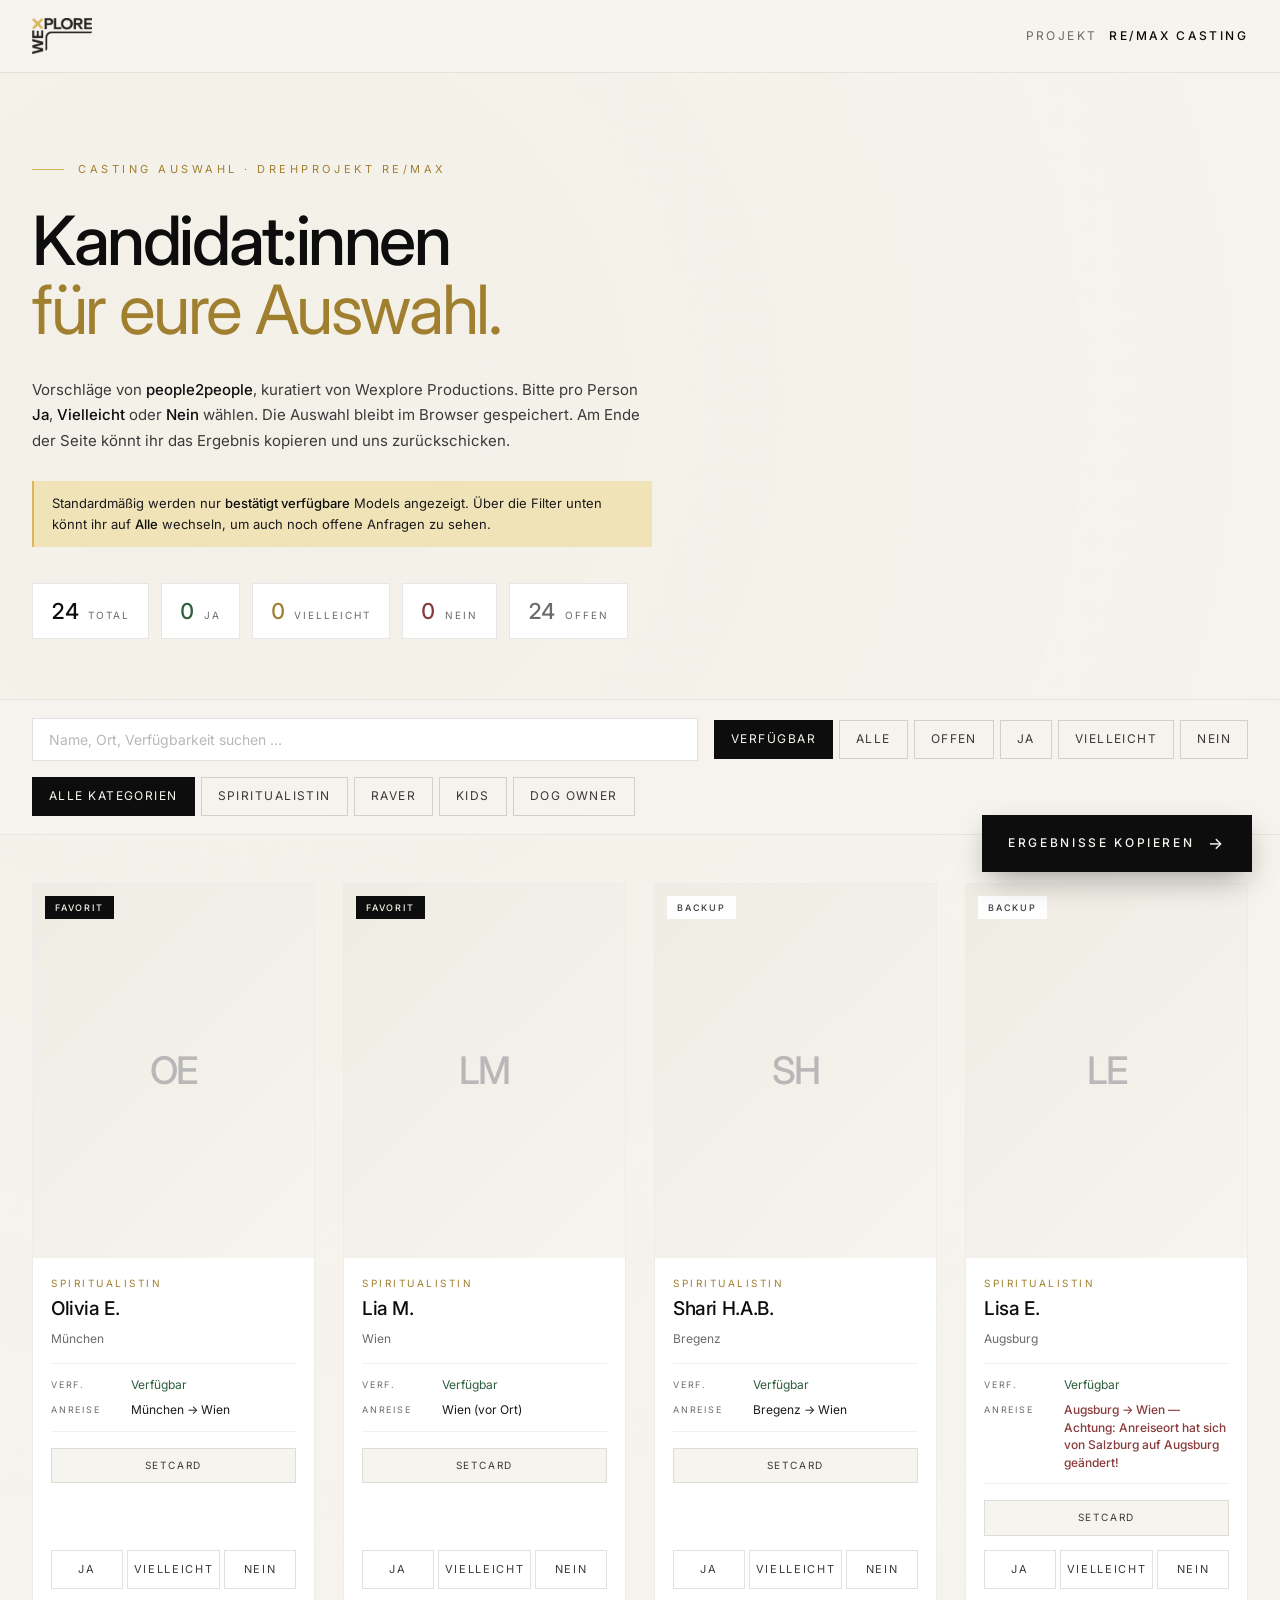
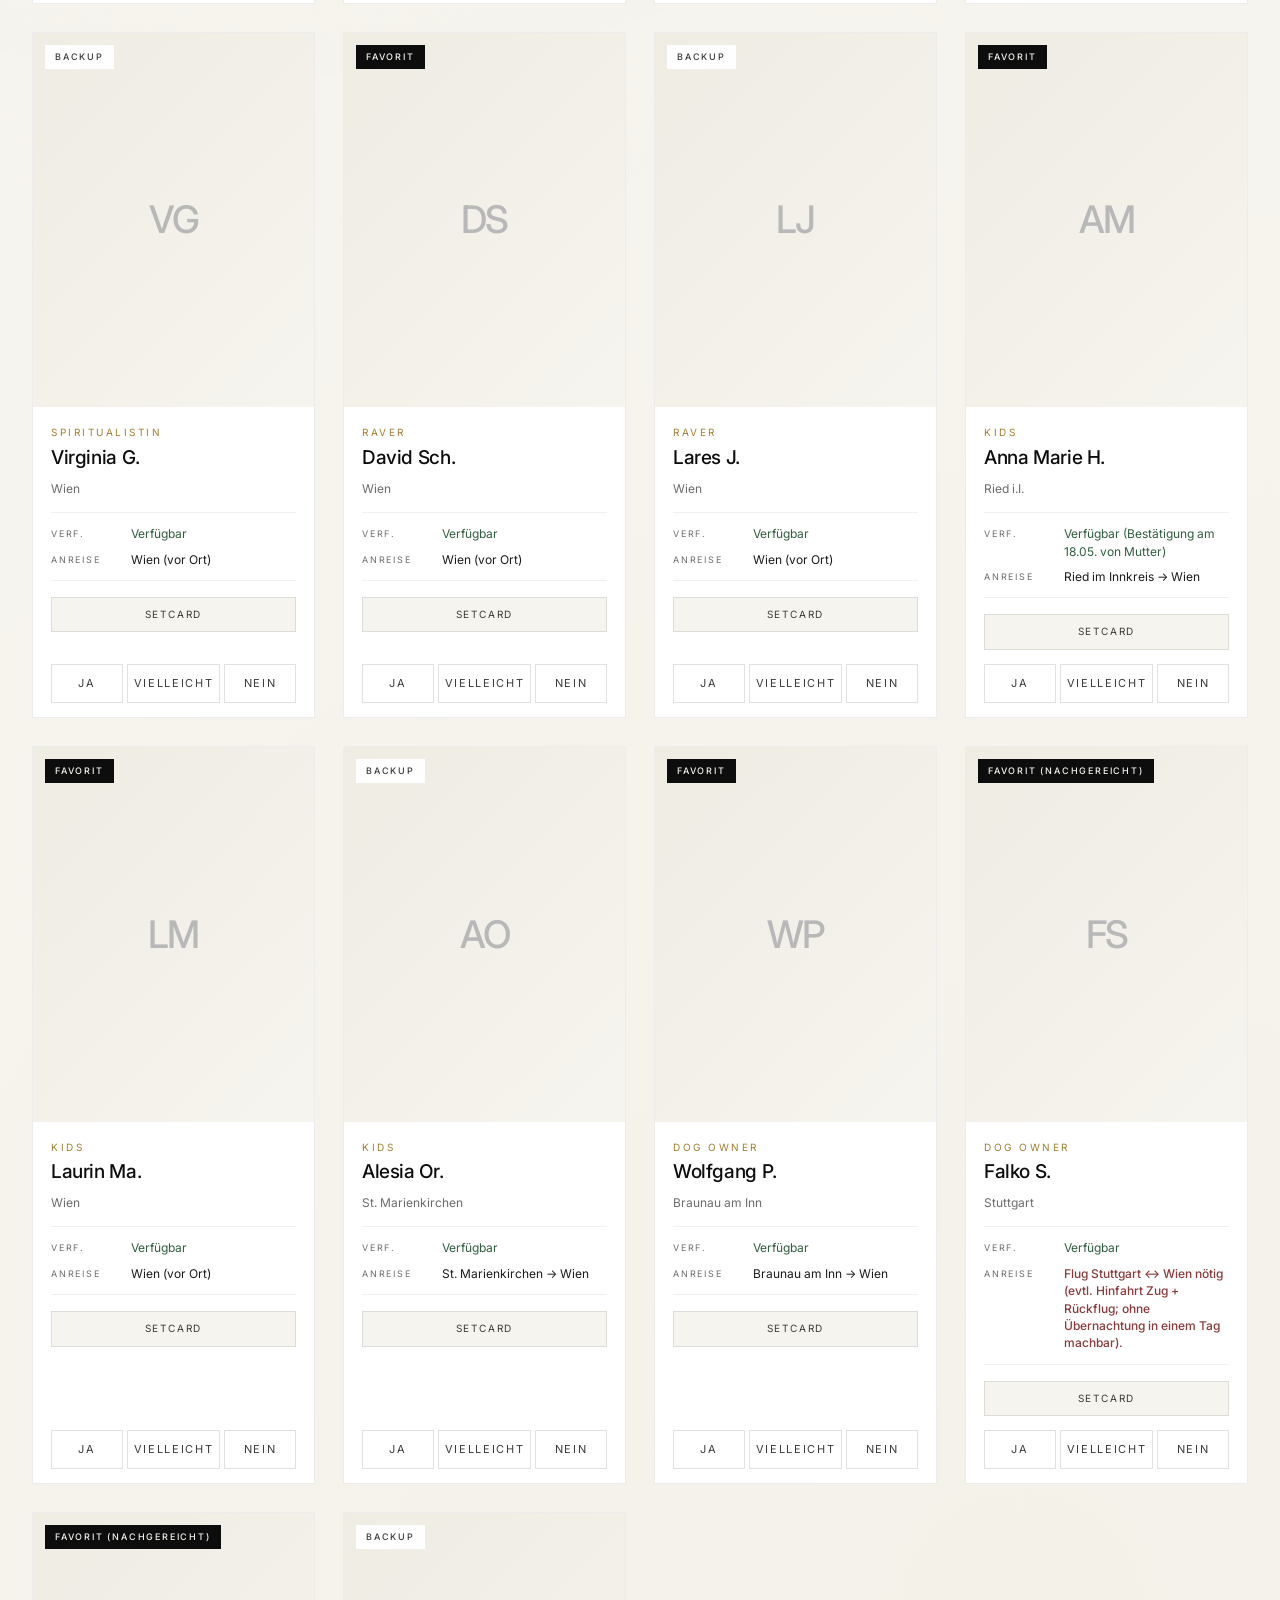
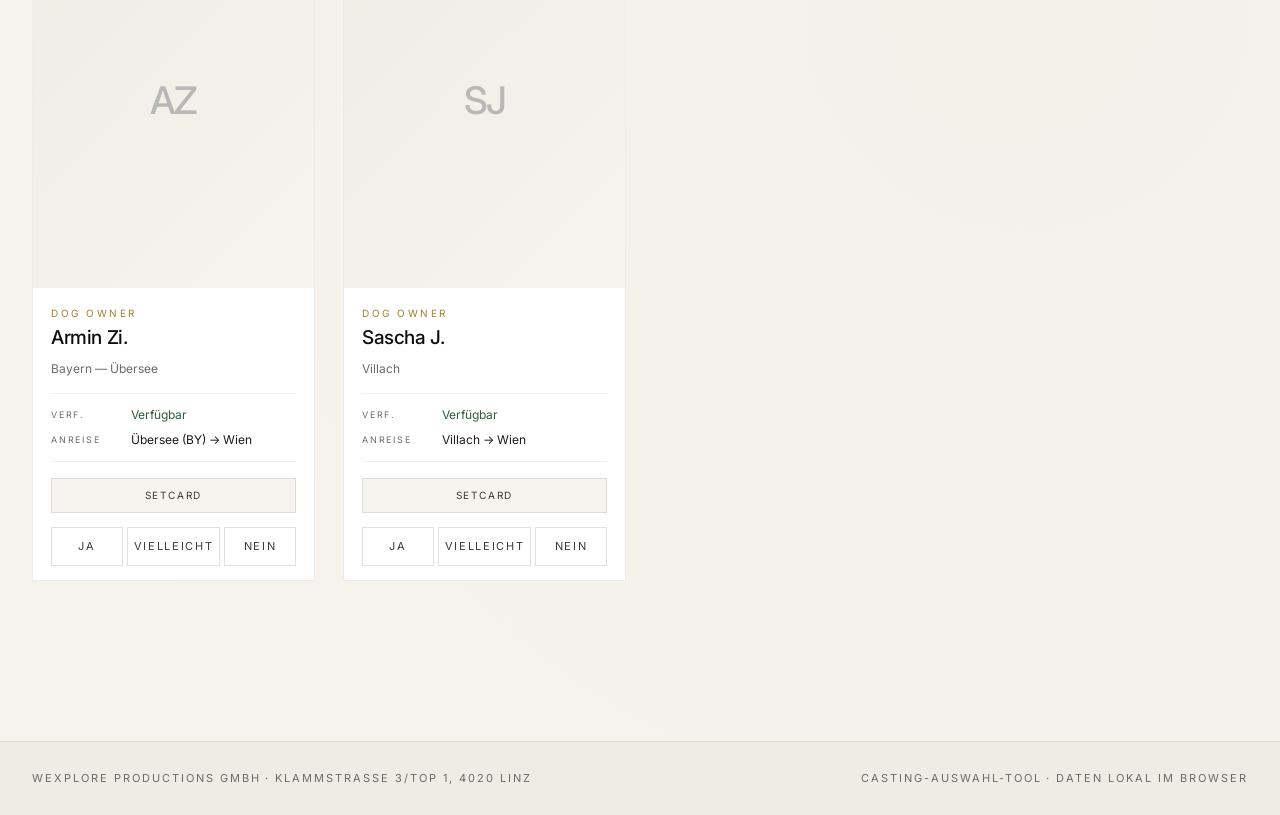
==== index.html @ d5433142 "Add files via upload" ====
<!DOCTYPE html>
<html lang="de">
<head>
<meta charset="UTF-8" />
<meta name="viewport" content="width=device-width, initial-scale=1.0, viewport-fit=cover" />
<title>Casting Auswahl — RE/MAX × Wexplore</title>
<meta name="description" content="Casting-Auswahl für das RE/MAX Projekt. Vorschläge der Agentur people2people, kuratiert von Wexplore Productions." />
<link rel="preconnect" href="https://fonts.googleapis.com">
<link rel="preconnect" href="https://fonts.gstatic.com" crossorigin>
<link href="https://fonts.googleapis.com/css2?family=Inter:wght@300;400;500;600;700&display=swap" rel="stylesheet">
<link rel="stylesheet" href="styles.css" />
</head>
<body>

<!-- ============ HEADER ============ -->
<header class="site-header">
  <div class="header-inner">
    <a class="brand" href="./" aria-label="Wexplore Productions">
      <img src="wexplore-logo.png" alt="Wexplore" class="brand-logo" />
    </a>
    <nav class="header-meta">
      <span class="meta-label">Projekt</span>
      <span class="meta-value">RE/MAX Casting</span>
    </nav>
  </div>
</header>

<!-- ============ HERO ============ -->
<section class="hero">
  <div class="hero-inner">
    <p class="kicker">Casting Auswahl · Drehprojekt RE/MAX</p>
    <h1 class="hero-title">
      <span class="line">Kandidat:innen</span>
      <span class="line accent">für eure Auswahl.</span>
    </h1>
    <p class="hero-lede">
      Vorschläge von <strong>people2people</strong>, kuratiert von Wexplore Productions.
      Bitte pro Person <strong>Ja</strong>, <strong>Vielleicht</strong> oder <strong>Nein</strong> wählen.
      Die Auswahl bleibt im Browser gespeichert.
      Am Ende der Seite könnt ihr das Ergebnis kopieren und uns zurückschicken.
    </p>
    <p class="hero-note">
      Standardmäßig werden nur <strong>bestätigt verfügbare</strong> Models angezeigt.
      Über die Filter unten könnt ihr auf <strong>Alle</strong> wechseln, um auch noch offene Anfragen zu sehen.
    </p>
    <div class="hero-counts" id="counts">
      <div class="count-pill"><span class="count-num" data-count="total">0</span><span class="count-label">Total</span></div>
      <div class="count-pill is-yes"><span class="count-num" data-count="yes">0</span><span class="count-label">Ja</span></div>
      <div class="count-pill is-maybe"><span class="count-num" data-count="maybe">0</span><span class="count-label">Vielleicht</span></div>
      <div class="count-pill is-no"><span class="count-num" data-count="no">0</span><span class="count-label">Nein</span></div>
      <div class="count-pill is-open"><span class="count-num" data-count="open">0</span><span class="count-label">Offen</span></div>
    </div>
  </div>
</section>

<!-- ============ CONTROLS ============ -->
<section class="controls">
  <div class="controls-inner">
    <div class="search-wrap">
      <input type="search" id="search" placeholder="Name, Ort, Verfügbarkeit suchen …" autocomplete="off" />
    </div>
    <div class="filters" id="filters">
      <button class="filter is-active" data-filter="available">Verfügbar</button>
      <button class="filter" data-filter="all">Alle</button>
      <button class="filter" data-filter="open">Offen</button>
      <button class="filter" data-filter="yes">Ja</button>
      <button class="filter" data-filter="maybe">Vielleicht</button>
      <button class="filter" data-filter="no">Nein</button>
    </div>
    <div class="category-filters" id="categoryFilters">
      <!-- gets populated -->
    </div>
  </div>
</section>

<!-- ============ GRID ============ -->
<main class="grid-wrap">
  <div class="grid" id="grid"></div>
  <div class="empty-state" id="emptyState" hidden>
    <p>Keine Kandidat:innen für diese Auswahl.</p>
  </div>
</main>

<!-- ============ FLOATING ACTION ============ -->
<div class="floating-actions">
  <button id="copyResults" class="floating-btn">
    <span class="floating-btn-label">Ergebnisse kopieren</span>
    <span class="floating-btn-icon">→</span>
  </button>
</div>

<!-- ============ MODAL ============ -->
<div class="modal" id="modal" aria-hidden="true">
  <div class="modal-backdrop" data-close></div>
  <div class="modal-panel" role="dialog" aria-modal="true" aria-labelledby="modalName">
    <button class="modal-close" data-close aria-label="Schließen">×</button>
    <div class="modal-inner" id="modalInner"></div>
  </div>
</div>

<!-- ============ TOAST ============ -->
<div class="toast" id="toast" aria-live="polite"></div>

<!-- ============ FOOTER ============ -->
<footer class="site-footer">
  <div class="footer-inner">
    <span>Wexplore Productions GmbH · Klammstraße 3/Top 1, 4020 Linz</span>
    <span class="footer-meta">Casting-Auswahl-Tool · Daten lokal im Browser</span>
  </div>
</footer>

<script src="app.js"></script>
</body>
</html>
---- styles.css ----
/* ================================================================
   WEXPLORE · CASTING AUSWAHL · STYLES
   Editorial, schwarz/weiß, Gold-Akzent
   ================================================================ */

:root {
  /* palette */
  --ink:           #0d0d0d;
  --ink-soft:      #1a1a1a;
  --graphite:      #3a3a3a;
  --smoke:         #6b6b6b;
  --whisper:       #b8b8b8;
  --paper:         #f6f4ee;
  --paper-warm:    #efece4;
  --white:         #ffffff;
  --gold:          #dbb559;
  --gold-deep:     #a07f2f;
  --gold-soft:     #f0e3b8;

  /* status */
  --yes:           #2f5d3e;
  --yes-soft:      #e3ebe1;
  --maybe:         #b8985a;
  --maybe-soft:    #f3ead2;
  --no:            #8a3a3a;
  --no-soft:       #efdedc;
  --open:          #8a8a8a;
  --open-soft:     #ececec;

  /* layout */
  --maxw:          1480px;
  --gap-grid:      28px;
  --gap-grid-mob:  20px;

  /* typography */
  --sans:          'Inter', -apple-system, BlinkMacSystemFont, 'Segoe UI', sans-serif;

  /* motion */
  --ease:          cubic-bezier(.2, .7, .2, 1);
}

* { box-sizing: border-box; }

html, body {
  margin: 0; padding: 0;
  background: var(--paper);
  color: var(--ink);
  font-family: var(--sans);
  font-size: 15px;
  line-height: 1.55;
  -webkit-font-smoothing: antialiased;
  -moz-osx-font-smoothing: grayscale;
}

body {
  background-image:
    radial-gradient(circle at 20% 10%, rgba(184,152,90,0.04) 0%, transparent 40%),
    radial-gradient(circle at 80% 80%, rgba(184,152,90,0.03) 0%, transparent 50%);
  min-height: 100vh;
}

a { color: inherit; text-decoration: none; }
button { font: inherit; cursor: pointer; }
img { display: block; max-width: 100%; }

/* ================================================================
   HEADER
   ================================================================ */
.site-header {
  border-bottom: 1px solid rgba(13,13,13,0.08);
  background: rgba(246,244,238,0.85);
  backdrop-filter: blur(10px);
  -webkit-backdrop-filter: blur(10px);
  position: sticky; top: 0; z-index: 50;
}
.header-inner {
  max-width: var(--maxw);
  margin: 0 auto;
  padding: 18px 32px;
  display: flex;
  align-items: center;
  justify-content: space-between;
  gap: 24px;
}
.brand {
  display: flex; align-items: center;
  text-decoration: none;
}
.brand-logo {
  height: 36px;
  width: auto;
  display: block;
}
.header-meta {
  display: flex; align-items: baseline; gap: 12px;
  font-size: 12px;
  text-transform: uppercase;
  letter-spacing: 0.2em;
}
.meta-label { color: var(--smoke); }
.meta-value { color: var(--ink); font-weight: 500; }

/* ================================================================
   HERO
   ================================================================ */
.hero {
  padding: 80px 32px 60px;
  border-bottom: 1px solid rgba(13,13,13,0.06);
}
.hero-inner {
  max-width: var(--maxw);
  margin: 0 auto;
}
.kicker {
  font-size: 11px;
  text-transform: uppercase;
  letter-spacing: 0.32em;
  color: var(--gold-deep);
  margin: 0 0 28px;
  display: inline-flex;
  align-items: center;
  gap: 14px;
}
.kicker::before {
  content: "";
  width: 32px; height: 1px;
  background: var(--gold);
}
.hero-title {
  font-family: var(--sans);
  font-weight: 500;
  font-size: clamp(36px, 5.5vw, 68px);
  line-height: 1.02;
  margin: 0 0 32px;
  letter-spacing: -0.035em;
  color: var(--ink);
}
.hero-title .line { display: block; }
.hero-title .accent {
  color: var(--gold-deep);
  font-weight: 400;
}
.hero-lede {
  font-size: 15px;
  line-height: 1.7;
  color: var(--graphite);
  max-width: 620px;
  margin: 0 0 28px;
  font-weight: 400;
}
.hero-lede strong { color: var(--ink); font-weight: 500; }

.hero-note {
  display: inline-block;
  margin: 0 0 36px;
  padding: 12px 18px;
  background: var(--gold-soft);
  border-left: 2px solid var(--gold);
  font-size: 13px;
  line-height: 1.6;
  color: var(--ink-soft);
  max-width: 620px;
}
.hero-note strong { color: var(--ink); font-weight: 500; }

.hero-counts {
  display: flex; flex-wrap: wrap; gap: 12px;
}
.count-pill {
  display: inline-flex; align-items: baseline; gap: 10px;
  padding: 10px 18px;
  background: var(--white);
  border: 1px solid rgba(13,13,13,0.1);
}
.count-num {
  font-family: var(--sans);
  font-size: 22px;
  font-weight: 500;
  color: var(--ink);
  letter-spacing: -0.02em;
  font-variant-numeric: tabular-nums;
}
.count-label {
  font-size: 10px;
  text-transform: uppercase;
  letter-spacing: 0.2em;
  color: var(--smoke);
}
.count-pill.is-yes .count-num { color: var(--yes); }
.count-pill.is-maybe .count-num { color: var(--gold-deep); }
.count-pill.is-no .count-num { color: var(--no); }
.count-pill.is-open .count-num { color: var(--smoke); }

/* ================================================================
   CONTROLS
   ================================================================ */
.controls {
  position: sticky;
  top: 73px;
  background: rgba(246,244,238,0.92);
  backdrop-filter: blur(10px);
  -webkit-backdrop-filter: blur(10px);
  border-bottom: 1px solid rgba(13,13,13,0.06);
  z-index: 40;
}
.controls-inner {
  max-width: var(--maxw);
  margin: 0 auto;
  padding: 18px 32px;
  display: flex;
  flex-wrap: wrap;
  gap: 16px;
  align-items: center;
}
.search-wrap {
  flex: 1 1 280px;
  min-width: 0;
}
#search {
  width: 100%;
  padding: 12px 16px;
  background: var(--white);
  border: 1px solid rgba(13,13,13,0.12);
  font-family: var(--sans);
  font-size: 14px;
  color: var(--ink);
  outline: none;
  transition: border-color 0.2s var(--ease);
}
#search::placeholder { color: var(--whisper); }
#search:focus { border-color: var(--gold); }

.filters, .category-filters {
  display: flex; flex-wrap: wrap; gap: 6px;
}
.filter {
  padding: 9px 16px;
  background: transparent;
  border: 1px solid rgba(13,13,13,0.15);
  color: var(--graphite);
  font-size: 12px;
  text-transform: uppercase;
  letter-spacing: 0.12em;
  transition: all 0.2s var(--ease);
}
.filter:hover {
  border-color: var(--ink);
  color: var(--ink);
}
.filter.is-active {
  background: var(--ink);
  color: var(--paper);
  border-color: var(--ink);
}

/* ================================================================
   GRID
   ================================================================ */
.grid-wrap {
  max-width: var(--maxw);
  margin: 0 auto;
  padding: 48px 32px 160px;
}
.grid {
  display: grid;
  grid-template-columns: repeat(auto-fill, minmax(260px, 1fr));
  gap: var(--gap-grid);
}

/* ================================================================
   CARD
   ================================================================ */
.card {
  background: var(--white);
  border: 1px solid rgba(13,13,13,0.08);
  display: flex; flex-direction: column;
  transition: all 0.3s var(--ease);
  position: relative;
}
.card:hover {
  border-color: rgba(13,13,13,0.2);
  transform: translateY(-2px);
  box-shadow: 0 12px 36px -16px rgba(13,13,13,0.15);
}
.card.vote-yes { border-color: var(--yes); border-width: 1px; }
.card.vote-yes::before { background: var(--yes); }
.card.vote-maybe { border-color: var(--gold); }
.card.vote-maybe::before { background: var(--gold); }
.card.vote-no { opacity: 0.5; }
.card.vote-no:hover { opacity: 0.85; }
.card.vote-no::before { background: var(--no); }
.card::before {
  content: "";
  position: absolute;
  inset: 0 0 auto 0;
  height: 3px;
  background: transparent;
  transition: background 0.3s var(--ease);
}

.card-image {
  aspect-ratio: 3 / 4;
  background: var(--paper-warm);
  overflow: hidden;
  position: relative;
  cursor: pointer;
}
.card-image img {
  width: 100%; height: 100%;
  object-fit: cover;
  transition: transform 0.6s var(--ease);
}
.card:hover .card-image img { transform: scale(1.03); }
.card-image-placeholder {
  position: absolute; inset: 0;
  display: grid; place-items: center;
  font-family: var(--sans);
  font-size: 38px;
  font-weight: 500;
  letter-spacing: -0.04em;
  color: var(--whisper);
  background:
    linear-gradient(135deg, var(--paper-warm) 0%, var(--paper) 100%);
}

.card-status-tag {
  position: absolute;
  top: 12px; left: 12px;
  padding: 5px 10px;
  background: rgba(255,255,255,0.95);
  font-size: 9px;
  text-transform: uppercase;
  letter-spacing: 0.2em;
  color: var(--ink);
  font-weight: 500;
}
.card-status-tag.is-favorit { background: var(--ink); color: var(--paper); }
.card-status-tag.is-backup { background: rgba(255,255,255,0.95); color: var(--graphite); }

.card-body {
  padding: 18px 18px 14px;
  display: flex; flex-direction: column;
  flex: 1;
}
.card-category {
  font-size: 10px;
  text-transform: uppercase;
  letter-spacing: 0.25em;
  color: var(--gold-deep);
  margin-bottom: 6px;
}
.card-name {
  font-family: var(--sans);
  font-size: 19px;
  font-weight: 500;
  line-height: 1.2;
  color: var(--ink);
  margin: 0 0 10px;
  letter-spacing: -0.02em;
}
.card-name .surname { color: var(--graphite); }

.card-meta {
  font-size: 12px;
  color: var(--smoke);
  margin: 0 0 14px;
}

.card-info {
  display: flex; flex-direction: column;
  gap: 8px;
  margin-bottom: 16px;
  padding: 12px 0;
  border-top: 1px solid rgba(13,13,13,0.06);
  border-bottom: 1px solid rgba(13,13,13,0.06);
}
.info-row {
  display: flex;
  gap: 10px;
  font-size: 12px;
  line-height: 1.45;
}
.info-label {
  flex: 0 0 70px;
  font-size: 9px;
  text-transform: uppercase;
  letter-spacing: 0.2em;
  color: var(--smoke);
  padding-top: 2px;
}
.info-value {
  flex: 1;
  color: var(--ink-soft);
}
.info-value.is-warning {
  color: var(--no);
  font-weight: 500;
}
.info-value.is-good {
  color: var(--yes);
}

.card-links {
  display: flex; gap: 8px;
  margin-bottom: 14px;
}
.card-link {
  flex: 1;
  padding: 9px 10px;
  text-align: center;
  background: var(--paper);
  border: 1px solid rgba(13,13,13,0.1);
  font-size: 10px;
  text-transform: uppercase;
  letter-spacing: 0.18em;
  color: var(--graphite);
  transition: all 0.2s var(--ease);
}
.card-link:hover {
  background: var(--ink);
  color: var(--paper);
  border-color: var(--ink);
}

.vote-bar {
  display: grid;
  grid-template-columns: 1fr 1fr 1fr;
  gap: 4px;
  margin-top: auto;
}
.vote-btn {
  padding: 10px 6px;
  background: transparent;
  border: 1px solid rgba(13,13,13,0.12);
  color: var(--graphite);
  font-size: 11px;
  text-transform: uppercase;
  letter-spacing: 0.15em;
  transition: all 0.18s var(--ease);
}
.vote-btn:hover {
  border-color: var(--ink);
  color: var(--ink);
}
.vote-btn.is-active.vote-yes-btn {
  background: var(--yes);
  border-color: var(--yes);
  color: var(--white);
}
.vote-btn.is-active.vote-maybe-btn {
  background: var(--gold);
  border-color: var(--gold);
  color: var(--white);
}
.vote-btn.is-active.vote-no-btn {
  background: var(--no);
  border-color: var(--no);
  color: var(--white);
}

/* ================================================================
   FLOATING ACTION
   ================================================================ */
.floating-actions {
  position: fixed;
  bottom: 28px;
  right: 28px;
  z-index: 60;
}
.floating-btn {
  display: inline-flex;
  align-items: center;
  gap: 14px;
  padding: 16px 26px;
  background: var(--ink);
  color: var(--paper);
  border: none;
  font-size: 12px;
  text-transform: uppercase;
  letter-spacing: 0.22em;
  font-weight: 500;
  box-shadow: 0 12px 32px -8px rgba(13,13,13,0.4);
  transition: all 0.25s var(--ease);
}
.floating-btn:hover {
  background: var(--gold-deep);
  transform: translateY(-2px);
  box-shadow: 0 16px 40px -8px rgba(184,152,90,0.5);
}
.floating-btn-icon {
  font-family: var(--sans);
  font-size: 16px;
  transition: transform 0.25s var(--ease);
}
.floating-btn:hover .floating-btn-icon {
  transform: translateX(4px);
}

/* ================================================================
   MODAL
   ================================================================ */
.modal {
  position: fixed; inset: 0;
  z-index: 100;
  display: none;
  align-items: center; justify-content: center;
}
.modal[aria-hidden="false"] {
  display: flex;
  animation: fadeIn 0.25s var(--ease);
}
.modal-backdrop {
  position: absolute; inset: 0;
  background: rgba(13,13,13,0.55);
  backdrop-filter: blur(4px);
  -webkit-backdrop-filter: blur(4px);
}
.modal-panel {
  position: relative;
  background: var(--white);
  width: min(640px, 92vw);
  max-height: 92vh;
  overflow: auto;
  z-index: 1;
  animation: slideUp 0.3s var(--ease);
}
.modal-close {
  position: absolute;
  top: 14px; right: 14px;
  width: 36px; height: 36px;
  background: transparent;
  border: 1px solid rgba(13,13,13,0.15);
  font-size: 22px;
  line-height: 1;
  color: var(--graphite);
  transition: all 0.2s var(--ease);
  z-index: 2;
}
.modal-close:hover {
  background: var(--ink);
  color: var(--paper);
  border-color: var(--ink);
}
.modal-inner {
  padding: 0;
}
.modal-hero {
  aspect-ratio: 16 / 9;
  background: var(--paper-warm);
  overflow: hidden;
  position: relative;
}
.modal-hero img {
  width: 100%; height: 100%;
  object-fit: cover;
  object-position: center top;
}
.modal-body {
  padding: 32px 36px 36px;
}
.modal-cat {
  font-size: 10px;
  text-transform: uppercase;
  letter-spacing: 0.3em;
  color: var(--gold-deep);
  margin: 0 0 10px;
}
.modal-name {
  font-family: var(--sans);
  font-size: 32px;
  font-weight: 500;
  line-height: 1.1;
  margin: 0 0 6px;
  letter-spacing: -0.025em;
}
.modal-location {
  font-size: 13px;
  color: var(--smoke);
  margin: 0 0 24px;
}
.modal-detail {
  margin: 0 0 20px;
}
.modal-detail-label {
  font-size: 10px;
  text-transform: uppercase;
  letter-spacing: 0.25em;
  color: var(--smoke);
  margin-bottom: 6px;
}
.modal-detail-value {
  font-size: 14px;
  line-height: 1.55;
  color: var(--ink-soft);
}
.modal-detail-value.is-warning { color: var(--no); }
.modal-notes {
  margin-top: 24px;
  padding: 14px 16px;
  background: var(--paper);
  border-left: 2px solid var(--gold);
  font-size: 13px;
  color: var(--graphite);
  line-height: 1.55;
}
.modal-actions {
  display: flex; gap: 10px;
  margin-top: 28px;
  padding-top: 24px;
  border-top: 1px solid rgba(13,13,13,0.08);
}
.modal-action {
  flex: 1;
  padding: 13px 16px;
  text-align: center;
  background: var(--paper);
  border: 1px solid rgba(13,13,13,0.12);
  font-size: 11px;
  text-transform: uppercase;
  letter-spacing: 0.18em;
  color: var(--ink);
  transition: all 0.2s var(--ease);
}
.modal-action:hover {
  background: var(--ink);
  color: var(--paper);
  border-color: var(--ink);
}
.modal-notes-area {
  width: 100%;
  margin-top: 24px;
  padding: 14px 16px;
  border: 1px solid rgba(13,13,13,0.12);
  font-family: var(--sans);
  font-size: 13px;
  min-height: 80px;
  resize: vertical;
  background: var(--paper);
}
.modal-notes-area:focus { outline: none; border-color: var(--gold); }
.modal-notes-label {
  font-size: 10px;
  text-transform: uppercase;
  letter-spacing: 0.25em;
  color: var(--smoke);
  margin-top: 24px;
  margin-bottom: 6px;
  display: block;
}

/* ================================================================
   TOAST
   ================================================================ */
.toast {
  position: fixed;
  bottom: 100px;
  right: 28px;
  padding: 14px 22px;
  background: var(--ink);
  color: var(--paper);
  font-size: 12px;
  text-transform: uppercase;
  letter-spacing: 0.18em;
  z-index: 200;
  opacity: 0;
  transform: translateY(10px);
  pointer-events: none;
  transition: all 0.3s var(--ease);
}
.toast.is-visible {
  opacity: 1;
  transform: translateY(0);
}

/* ================================================================
   EMPTY / FOOTER
   ================================================================ */
.empty-state {
  text-align: center;
  padding: 80px 32px;
  color: var(--smoke);
  font-family: var(--sans);
  font-weight: 400;
  font-size: 16px;
}
.site-footer {
  border-top: 1px solid rgba(13,13,13,0.08);
  padding: 28px 32px;
  background: var(--paper-warm);
}
.footer-inner {
  max-width: var(--maxw);
  margin: 0 auto;
  display: flex;
  justify-content: space-between;
  flex-wrap: wrap;
  gap: 12px;
  font-size: 11px;
  color: var(--smoke);
  text-transform: uppercase;
  letter-spacing: 0.18em;
}

/* ================================================================
   ANIMATIONS
   ================================================================ */
@keyframes fadeIn {
  from { opacity: 0; } to { opacity: 1; }
}
@keyframes slideUp {
  from { opacity: 0; transform: translateY(20px); }
  to   { opacity: 1; transform: translateY(0); }
}

/* ================================================================
   RESPONSIVE
   ================================================================ */
@media (max-width: 900px) {
  .hero { padding: 56px 24px 40px; }
  .hero-title { font-size: 38px; letter-spacing: -0.03em; }
  .header-inner, .controls-inner, .grid-wrap, .footer-inner { padding-left: 20px; padding-right: 20px; }
  .grid-wrap { padding-top: 32px; padding-bottom: 120px; }
  .grid { grid-template-columns: repeat(auto-fill, minmax(220px, 1fr)); gap: var(--gap-grid-mob); }
  .controls { position: static; }
  .floating-btn { padding: 14px 20px; font-size: 11px; }
  .floating-actions { bottom: 18px; right: 18px; }
  .modal-body { padding: 24px 22px 28px; }
  .modal-name { font-size: 26px; }
  .brand-logo { height: 28px; }
}
@media (max-width: 560px) {
  .header-meta { display: none; }
  .grid { grid-template-columns: 1fr 1fr; gap: 14px; }
  .card-body { padding: 14px 14px 12px; }
  .card-name { font-size: 18px; }
  .info-label { flex: 0 0 60px; }
  .hero-counts { gap: 8px; }
  .count-pill { padding: 8px 12px; }
  .vote-btn { padding: 9px 4px; font-size: 10px; letter-spacing: 0.1em; }
}
@media (max-width: 400px) {
  .grid { grid-template-columns: 1fr; }
}
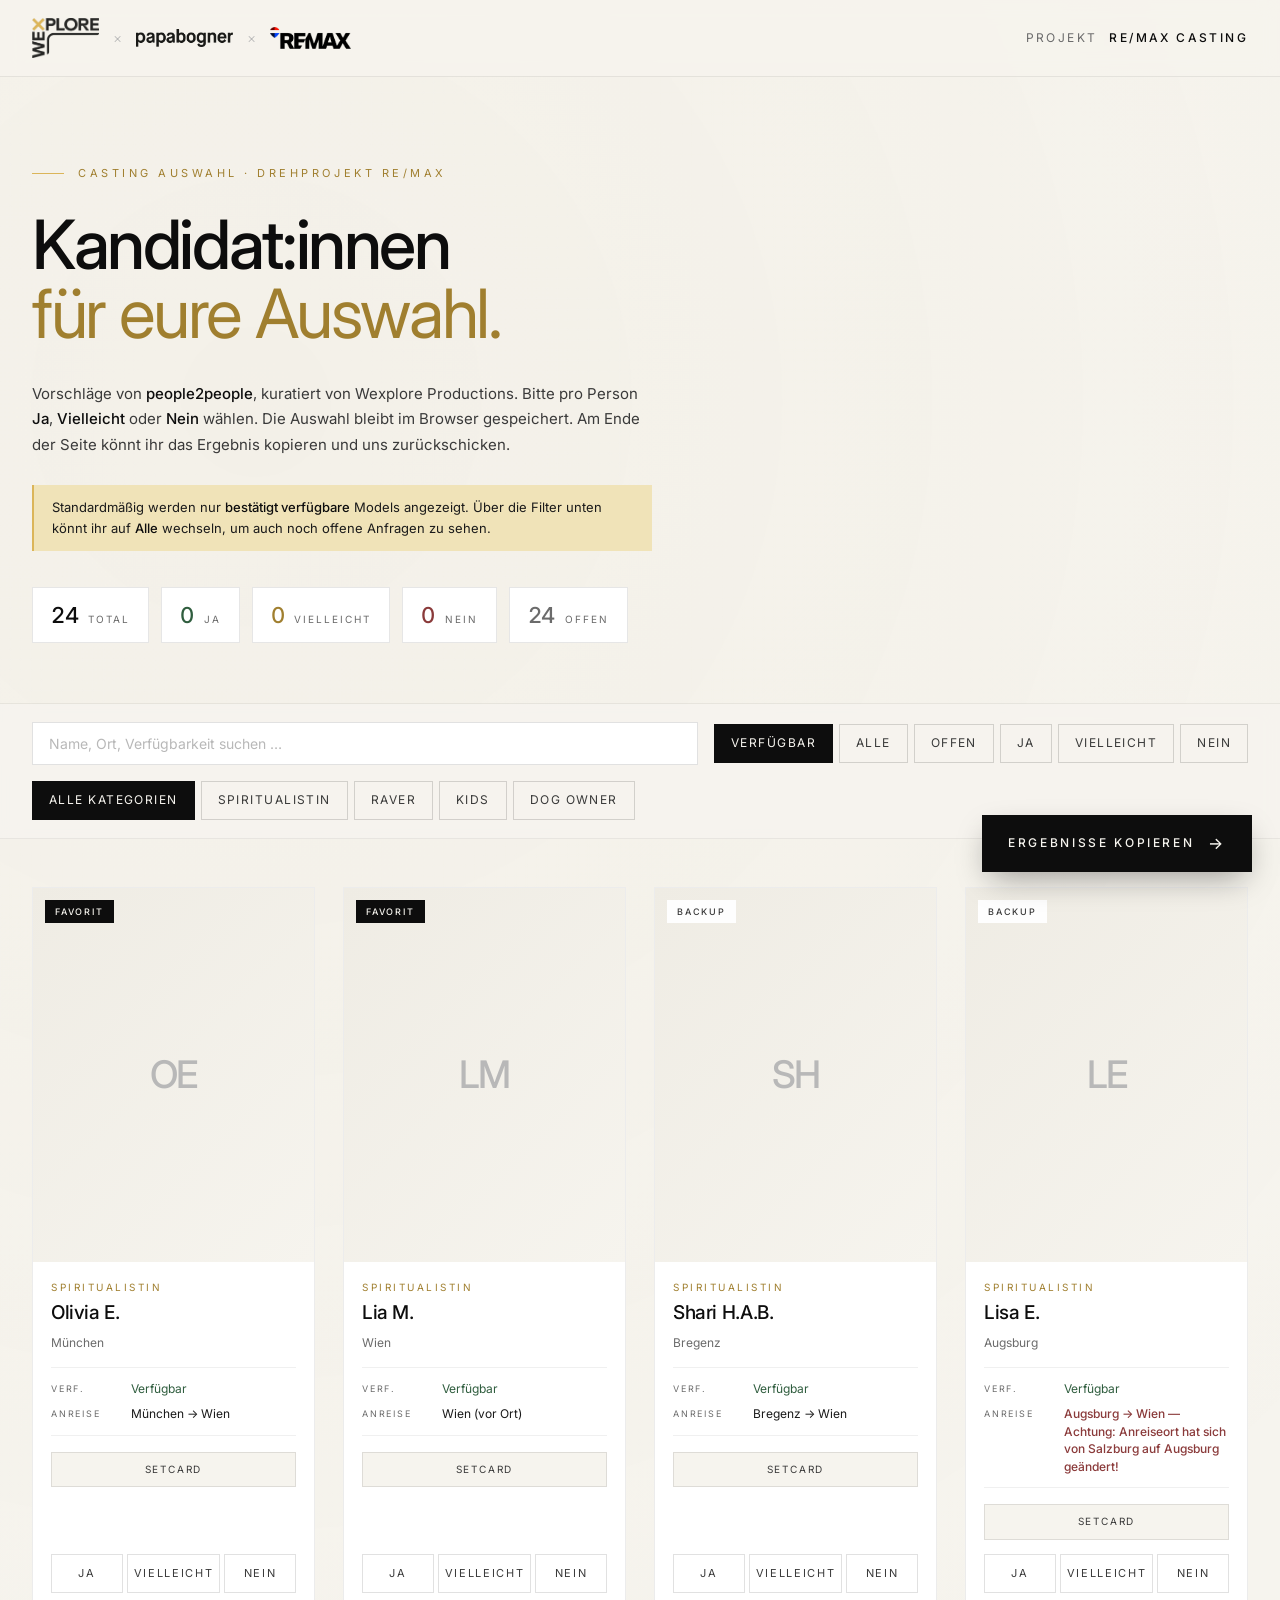
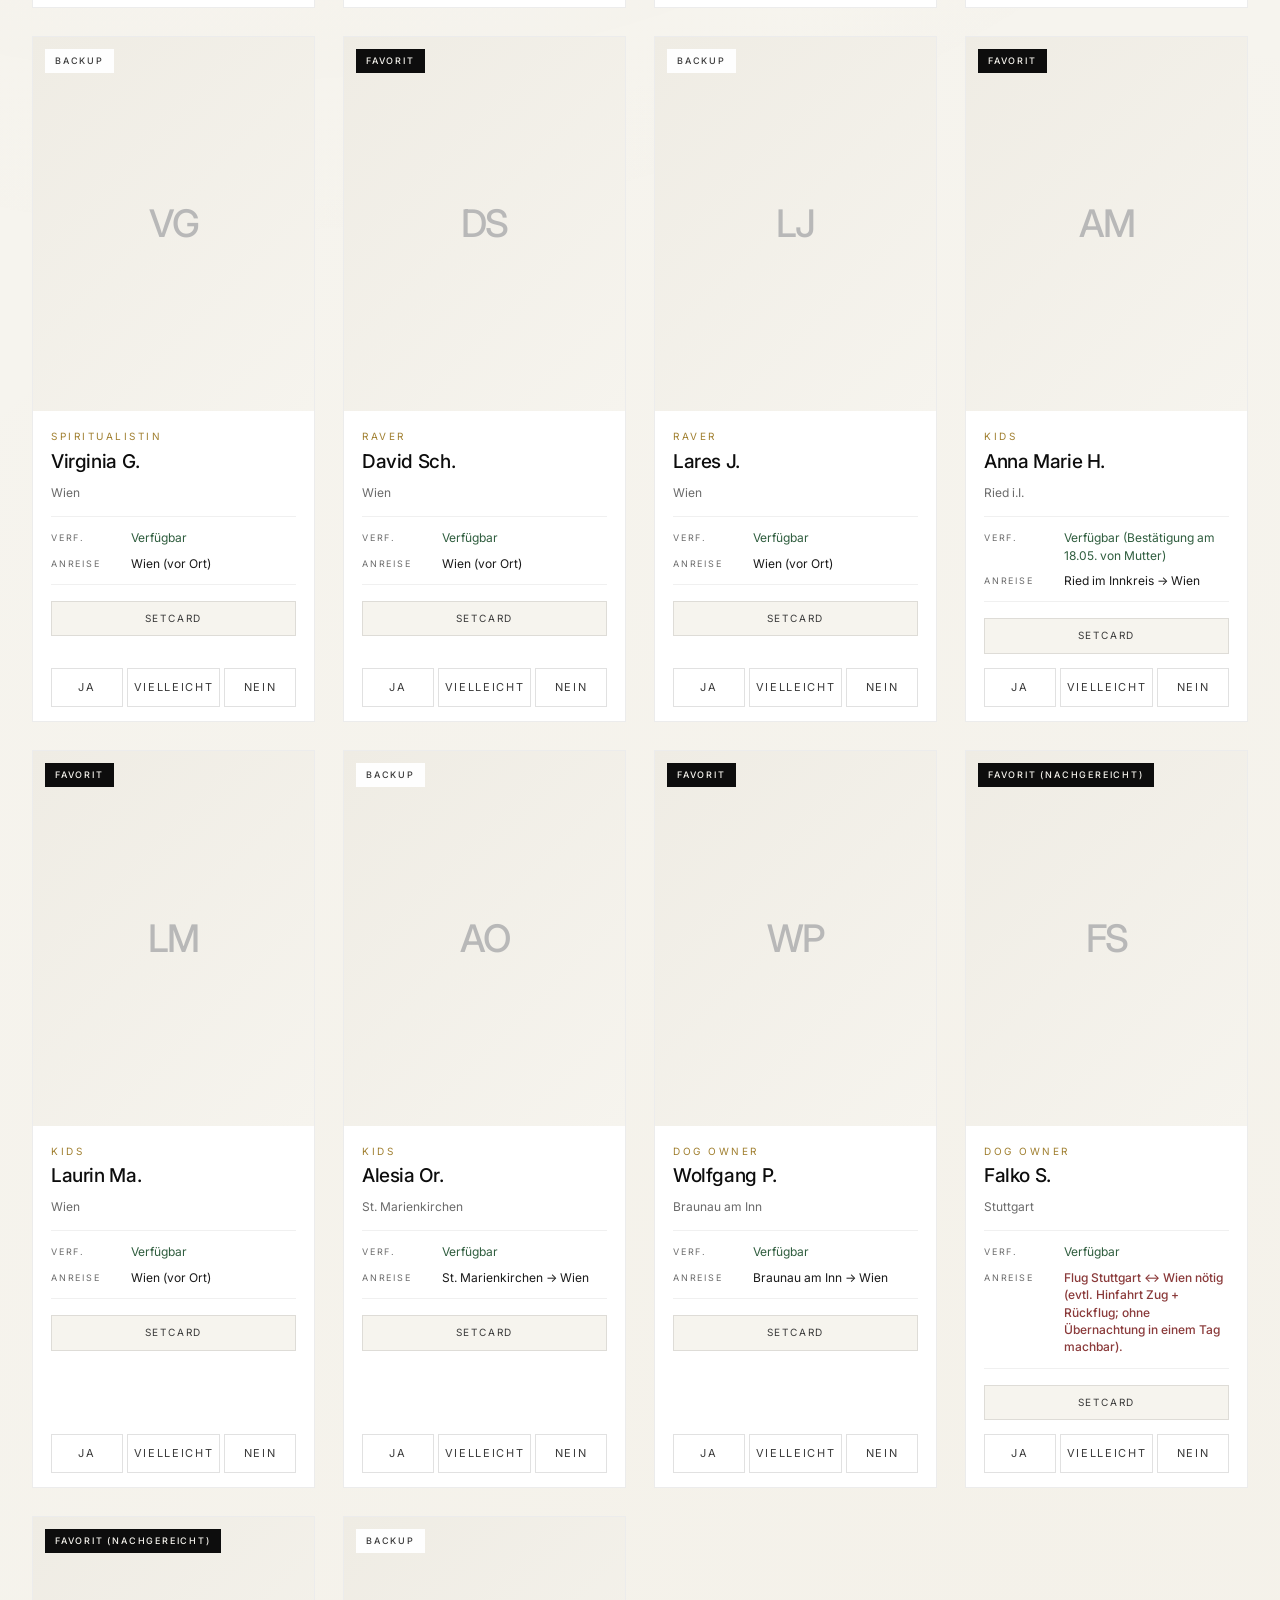
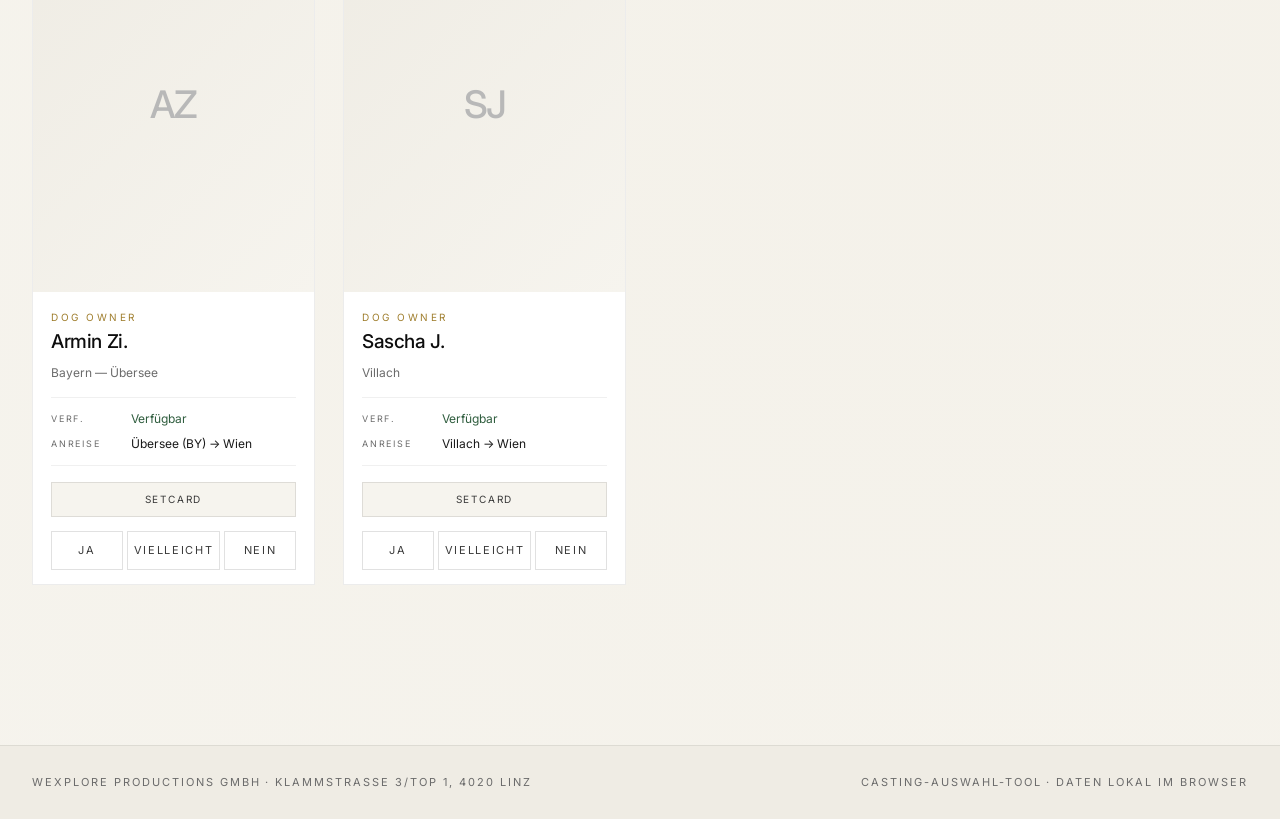
==== commit 4e4e247b: "Add files via upload" ====
--- a/index.html
+++ b/index.html
@@ -15,9 +15,19 @@
 <!-- ============ HEADER ============ -->
 <header class="site-header">
   <div class="header-inner">
-    <a class="brand" href="./" aria-label="Wexplore Productions">
-      <img src="wexplore-logo.png" alt="Wexplore" class="brand-logo" />
-    </a>
+    <div class="brand-row">
+      <a class="brand" href="./" aria-label="Wexplore Productions">
+        <img src="wexplore-logo.png" alt="Wexplore" class="brand-logo brand-logo-wexplore" />
+      </a>
+      <span class="brand-x" aria-hidden="true">×</span>
+      <span class="brand-partner" aria-label="papabogner">
+        <img src="papabogner-logo.png" alt="papabogner" class="brand-logo brand-logo-papabogner" />
+      </span>
+      <span class="brand-x" aria-hidden="true">×</span>
+      <span class="brand-partner" aria-label="RE/MAX">
+        <img src="remax-logo.png" alt="RE/MAX" class="brand-logo brand-logo-remax" />
+      </span>
+    </div>
     <nav class="header-meta">
       <span class="meta-label">Projekt</span>
       <span class="meta-value">RE/MAX Casting</span>
--- a/styles.css
+++ b/styles.css
@@ -82,14 +82,34 @@
   justify-content: space-between;
   gap: 24px;
 }
+.brand-row {
+  display: flex;
+  align-items: center;
+  gap: 14px;
+}
 .brand {
   display: flex; align-items: center;
   text-decoration: none;
 }
+.brand-partner {
+  display: flex; align-items: center;
+}
 .brand-logo {
-  height: 36px;
   width: auto;
   display: block;
+}
+/* Each logo balanced to similar visual weight (cap-height), not pixel-height */
+.brand-logo-wexplore  { height: 40px; }
+.brand-logo-papabogner { height: 18px; }
+.brand-logo-remax     { height: 22px; }
+
+.brand-x {
+  font-family: var(--sans);
+  font-size: 14px;
+  font-weight: 300;
+  color: var(--whisper);
+  line-height: 1;
+  user-select: none;
 }
 .header-meta {
   display: flex; align-items: baseline; gap: 12px;
@@ -726,10 +746,18 @@
   .floating-actions { bottom: 18px; right: 18px; }
   .modal-body { padding: 24px 22px 28px; }
   .modal-name { font-size: 26px; }
-  .brand-logo { height: 28px; }
+  .brand-row { gap: 10px; }
+  .brand-logo-wexplore  { height: 30px; }
+  .brand-logo-papabogner { height: 14px; }
+  .brand-logo-remax     { height: 17px; }
+  .brand-x { font-size: 12px; }
 }
 @media (max-width: 560px) {
   .header-meta { display: none; }
+  .brand-row { gap: 8px; }
+  .brand-logo-wexplore  { height: 26px; }
+  .brand-logo-papabogner { height: 12px; }
+  .brand-logo-remax     { height: 14px; }
   .grid { grid-template-columns: 1fr 1fr; gap: 14px; }
   .card-body { padding: 14px 14px 12px; }
   .card-name { font-size: 18px; }
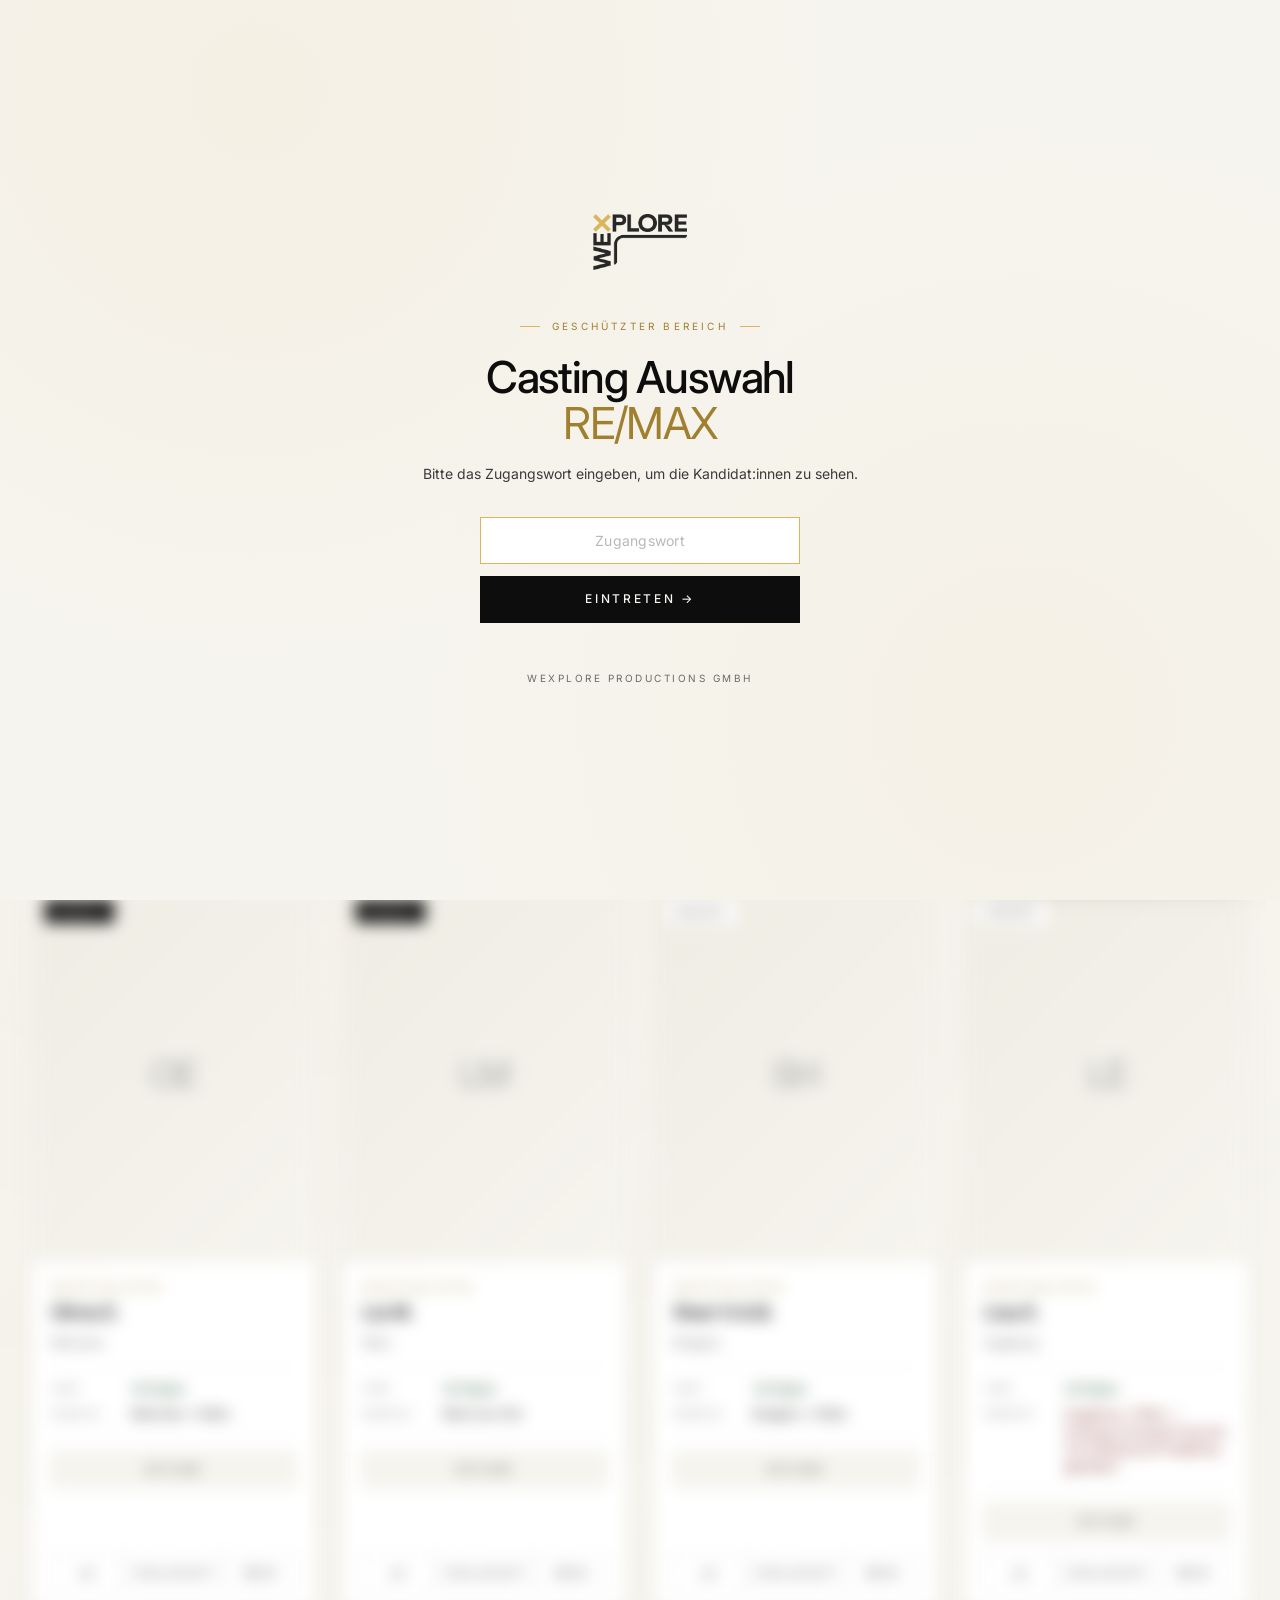
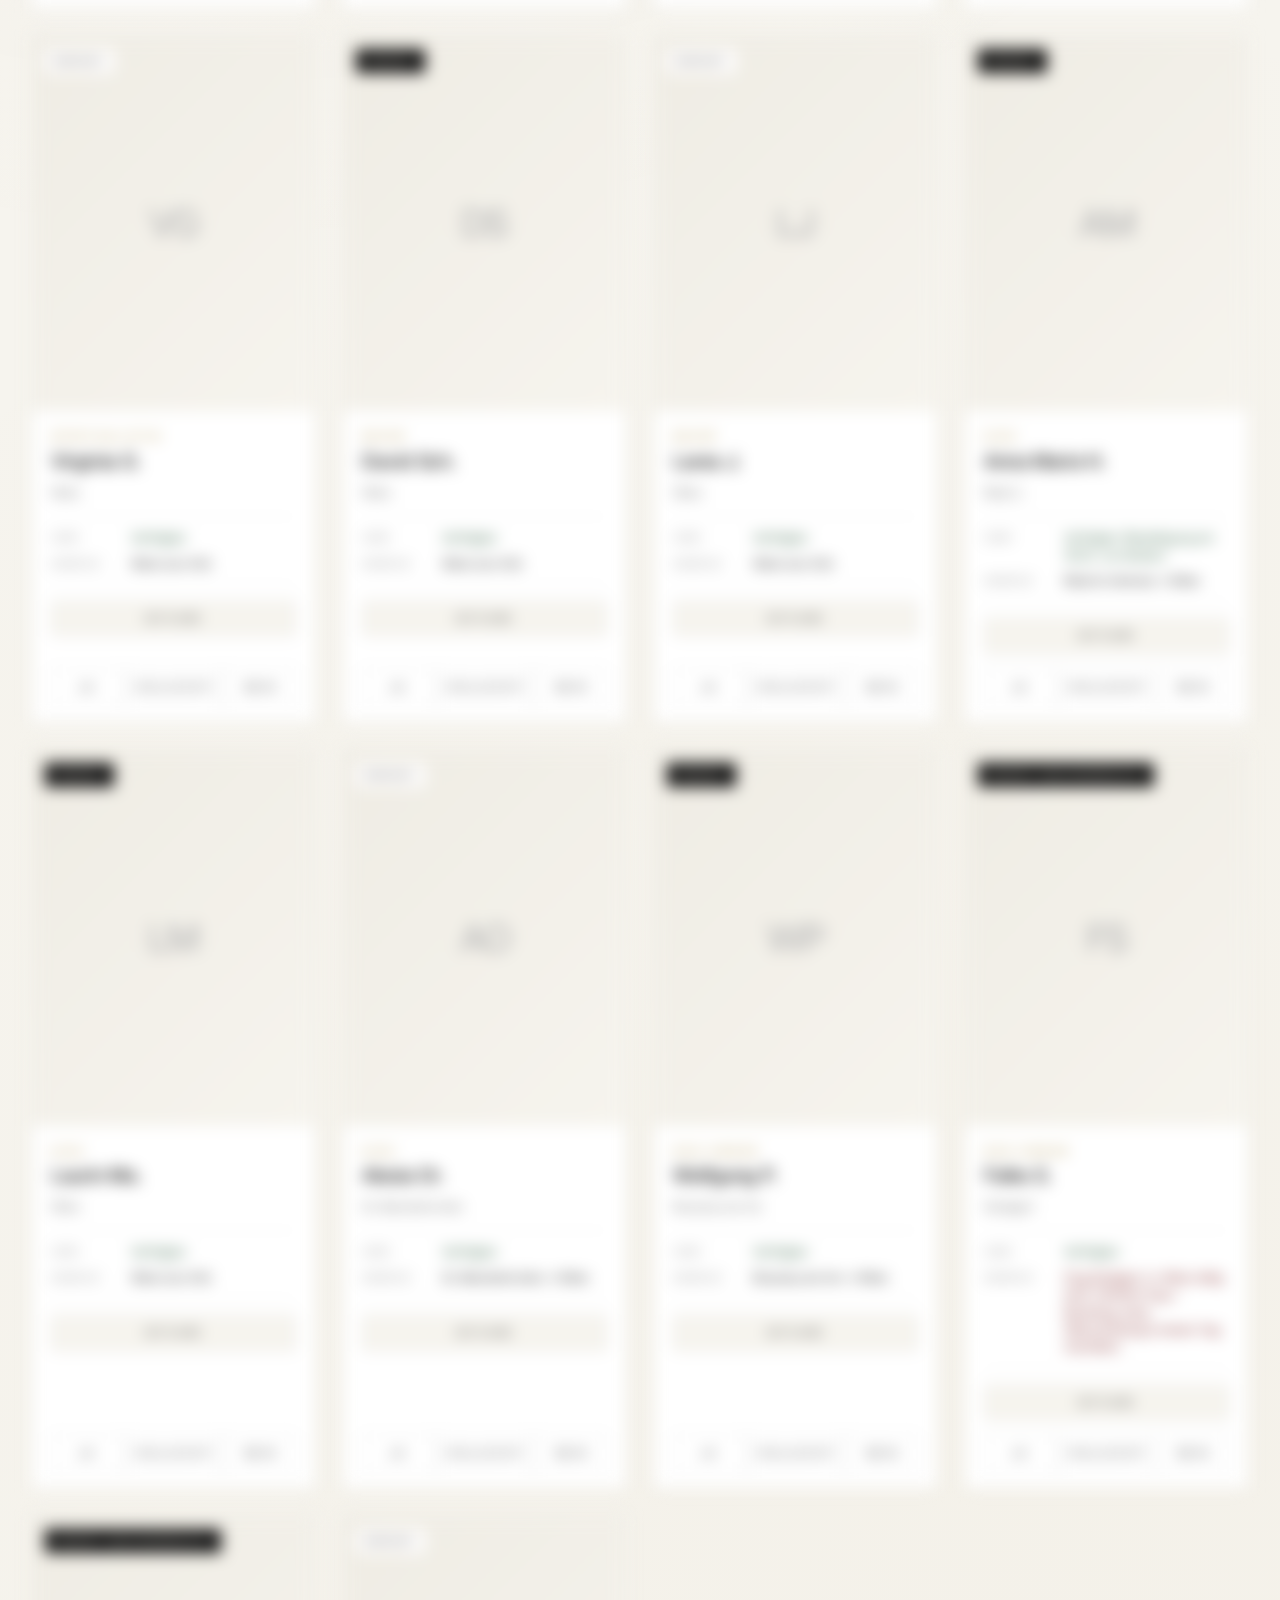
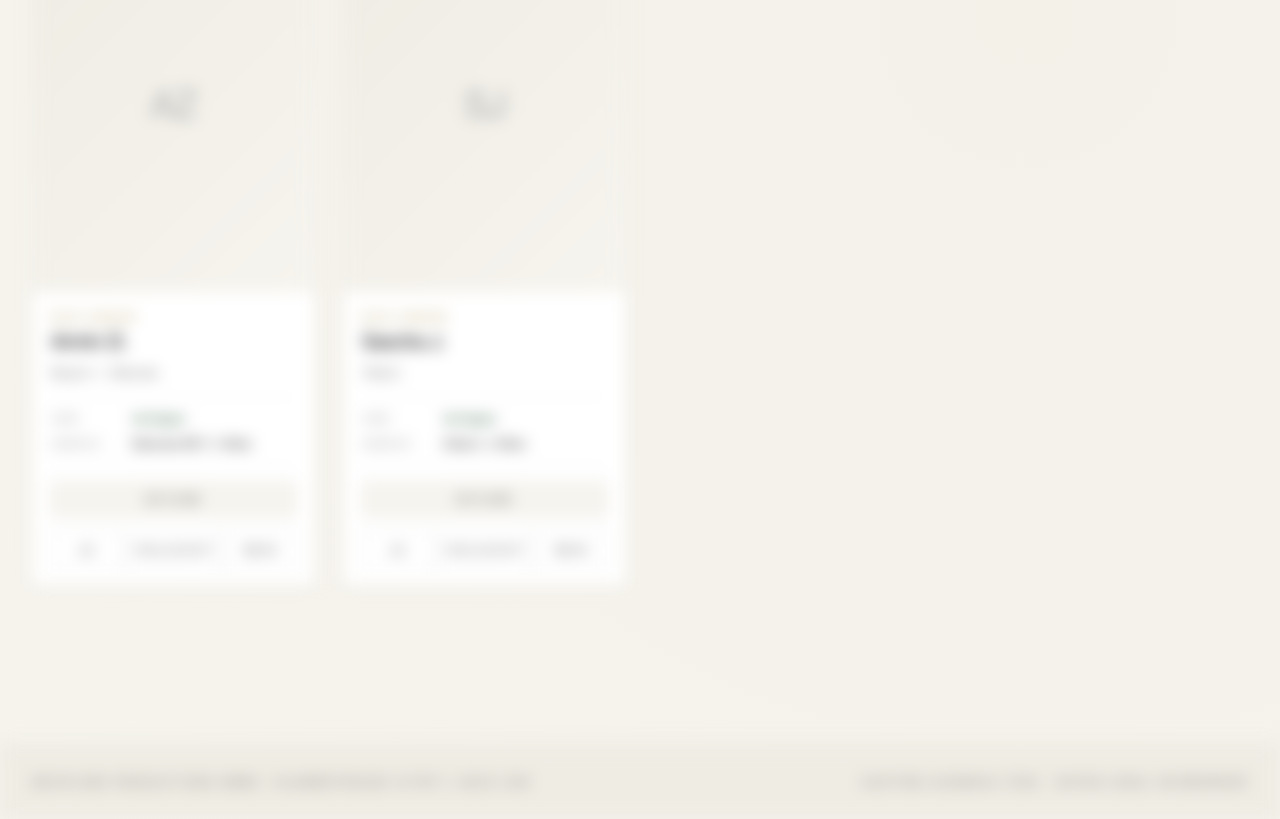
==== commit 1347e5f7: "Add files via upload" ====
--- a/index.html
+++ b/index.html
@@ -3,6 +3,8 @@
 <head>
 <meta charset="UTF-8" />
 <meta name="viewport" content="width=device-width, initial-scale=1.0, viewport-fit=cover" />
+<meta name="robots" content="noindex, nofollow, noarchive, nosnippet" />
+<meta name="googlebot" content="noindex, nofollow" />
 <title>Casting Auswahl — RE/MAX × Wexplore</title>
 <meta name="description" content="Casting-Auswahl für das RE/MAX Projekt. Vorschläge der Agentur people2people, kuratiert von Wexplore Productions." />
 <link rel="preconnect" href="https://fonts.googleapis.com">
@@ -11,6 +13,31 @@
 <link rel="stylesheet" href="styles.css" />
 </head>
 <body>
+
+<!-- ============ PASSWORD GATE ============ -->
+<div class="gate" id="gate" aria-hidden="false">
+  <div class="gate-inner">
+    <img src="wexplore-logo.png" alt="Wexplore" class="gate-logo" />
+    <p class="gate-kicker">Geschützter Bereich</p>
+    <h1 class="gate-title">Casting Auswahl<br/><span class="gate-title-accent">RE/MAX</span></h1>
+    <p class="gate-lede">Bitte das Zugangswort eingeben, um die Kandidat:innen zu sehen.</p>
+    <form class="gate-form" id="gateForm" autocomplete="off">
+      <input
+        type="password"
+        id="gateInput"
+        class="gate-input"
+        placeholder="Zugangswort"
+        autofocus
+        autocomplete="off"
+        autocapitalize="off"
+        spellcheck="false"
+      />
+      <button type="submit" class="gate-btn">Eintreten →</button>
+      <p class="gate-error" id="gateError" hidden>Falsches Zugangswort.</p>
+    </form>
+    <p class="gate-foot">Wexplore Productions GmbH</p>
+  </div>
+</div>
 
 <!-- ============ HEADER ============ -->
 <header class="site-header">
@@ -119,6 +146,51 @@
   </div>
 </footer>
 
+<script>
+  // ============ PASSWORD GATE ============
+  // Hinweis: Dieser Schutz ist ein Komfort-Filter, kein echter Schutz.
+  // Wer den Quelltext liest, sieht das Passwort. Für echten Schutz wäre
+  // ein Server-Setup nötig (Vercel/Cloudflare Pages mit Access).
+  (function() {
+    const PASSWORD = 'wexplore';
+    const STORAGE_KEY = 'wexplore-casting-gate-ok';
+    const $gate = document.getElementById('gate');
+    const $form = document.getElementById('gateForm');
+    const $input = document.getElementById('gateInput');
+    const $error = document.getElementById('gateError');
+
+    // already unlocked in this session? hide gate immediately
+    if (sessionStorage.getItem(STORAGE_KEY) === '1') {
+      $gate.hidden = true;
+      $gate.setAttribute('aria-hidden', 'true');
+      document.body.classList.add('gate-passed');
+      return;
+    }
+
+    document.body.classList.add('gate-locked');
+
+    $form.addEventListener('submit', function(e) {
+      e.preventDefault();
+      const value = ($input.value || '').trim().toLowerCase();
+      if (value === PASSWORD) {
+        sessionStorage.setItem(STORAGE_KEY, '1');
+        $gate.classList.add('gate-fading');
+        setTimeout(function() {
+          $gate.hidden = true;
+          $gate.setAttribute('aria-hidden', 'true');
+          document.body.classList.remove('gate-locked');
+          document.body.classList.add('gate-passed');
+        }, 250);
+      } else {
+        $error.hidden = false;
+        $input.value = '';
+        $input.focus();
+        $input.classList.add('gate-shake');
+        setTimeout(function() { $input.classList.remove('gate-shake'); }, 400);
+      }
+    });
+  })();
+</script>
 <script src="app.js"></script>
 </body>
 </html>
--- a/styles.css
+++ b/styles.css
@@ -769,3 +769,153 @@
 @media (max-width: 400px) {
   .grid { grid-template-columns: 1fr; }
 }
+
+/* ================================================================
+   PASSWORD GATE
+   ================================================================ */
+body.gate-locked {
+  overflow: hidden;
+}
+body.gate-locked .site-header,
+body.gate-locked .hero,
+body.gate-locked .controls,
+body.gate-locked .grid-wrap,
+body.gate-locked .floating-actions,
+body.gate-locked .site-footer {
+  filter: blur(8px);
+  pointer-events: none;
+  user-select: none;
+}
+
+.gate {
+  position: fixed;
+  inset: 0;
+  z-index: 1000;
+  background: var(--paper);
+  background-image:
+    radial-gradient(circle at 20% 10%, rgba(219,181,89,0.07) 0%, transparent 45%),
+    radial-gradient(circle at 80% 80%, rgba(219,181,89,0.05) 0%, transparent 50%);
+  display: flex;
+  align-items: center;
+  justify-content: center;
+  padding: 32px 24px;
+  opacity: 1;
+  transition: opacity 0.25s var(--ease);
+}
+.gate.gate-fading {
+  opacity: 0;
+}
+.gate-inner {
+  max-width: 460px;
+  width: 100%;
+  text-align: center;
+}
+.gate-logo {
+  height: 56px;
+  width: auto;
+  display: block;
+  margin: 0 auto 40px;
+}
+.gate-kicker {
+  font-size: 10px;
+  text-transform: uppercase;
+  letter-spacing: 0.32em;
+  color: var(--gold-deep);
+  margin: 0 0 20px;
+  display: inline-flex;
+  align-items: center;
+  gap: 12px;
+}
+.gate-kicker::before,
+.gate-kicker::after {
+  content: "";
+  width: 20px;
+  height: 1px;
+  background: var(--gold);
+}
+.gate-title {
+  font-family: var(--sans);
+  font-weight: 500;
+  font-size: clamp(32px, 5vw, 44px);
+  line-height: 1.05;
+  letter-spacing: -0.035em;
+  color: var(--ink);
+  margin: 0 0 16px;
+}
+.gate-title-accent {
+  color: var(--gold-deep);
+  font-weight: 400;
+}
+.gate-lede {
+  font-size: 14px;
+  line-height: 1.6;
+  color: var(--graphite);
+  margin: 0 0 32px;
+}
+.gate-form {
+  display: flex;
+  flex-direction: column;
+  gap: 12px;
+  align-items: stretch;
+  max-width: 320px;
+  margin: 0 auto;
+}
+.gate-input {
+  padding: 14px 18px;
+  background: var(--white);
+  border: 1px solid rgba(13,13,13,0.15);
+  font-family: var(--sans);
+  font-size: 14px;
+  color: var(--ink);
+  outline: none;
+  text-align: center;
+  letter-spacing: 0.05em;
+  transition: border-color 0.2s var(--ease);
+}
+.gate-input::placeholder {
+  color: var(--whisper);
+  letter-spacing: 0.02em;
+}
+.gate-input:focus {
+  border-color: var(--gold);
+}
+.gate-input.gate-shake {
+  animation: gate-shake 0.4s var(--ease);
+  border-color: var(--no);
+}
+@keyframes gate-shake {
+  0%, 100% { transform: translateX(0); }
+  20% { transform: translateX(-6px); }
+  40% { transform: translateX(6px); }
+  60% { transform: translateX(-4px); }
+  80% { transform: translateX(4px); }
+}
+.gate-btn {
+  padding: 14px 22px;
+  background: var(--ink);
+  color: var(--paper);
+  border: none;
+  font-family: var(--sans);
+  font-size: 12px;
+  text-transform: uppercase;
+  letter-spacing: 0.22em;
+  font-weight: 500;
+  cursor: pointer;
+  transition: all 0.2s var(--ease);
+}
+.gate-btn:hover {
+  background: var(--gold-deep);
+}
+.gate-error {
+  font-size: 12px;
+  color: var(--no);
+  margin: 4px 0 0;
+  letter-spacing: 0.02em;
+}
+.gate-foot {
+  font-size: 10px;
+  text-transform: uppercase;
+  letter-spacing: 0.25em;
+  color: var(--smoke);
+  margin: 48px 0 0;
+}
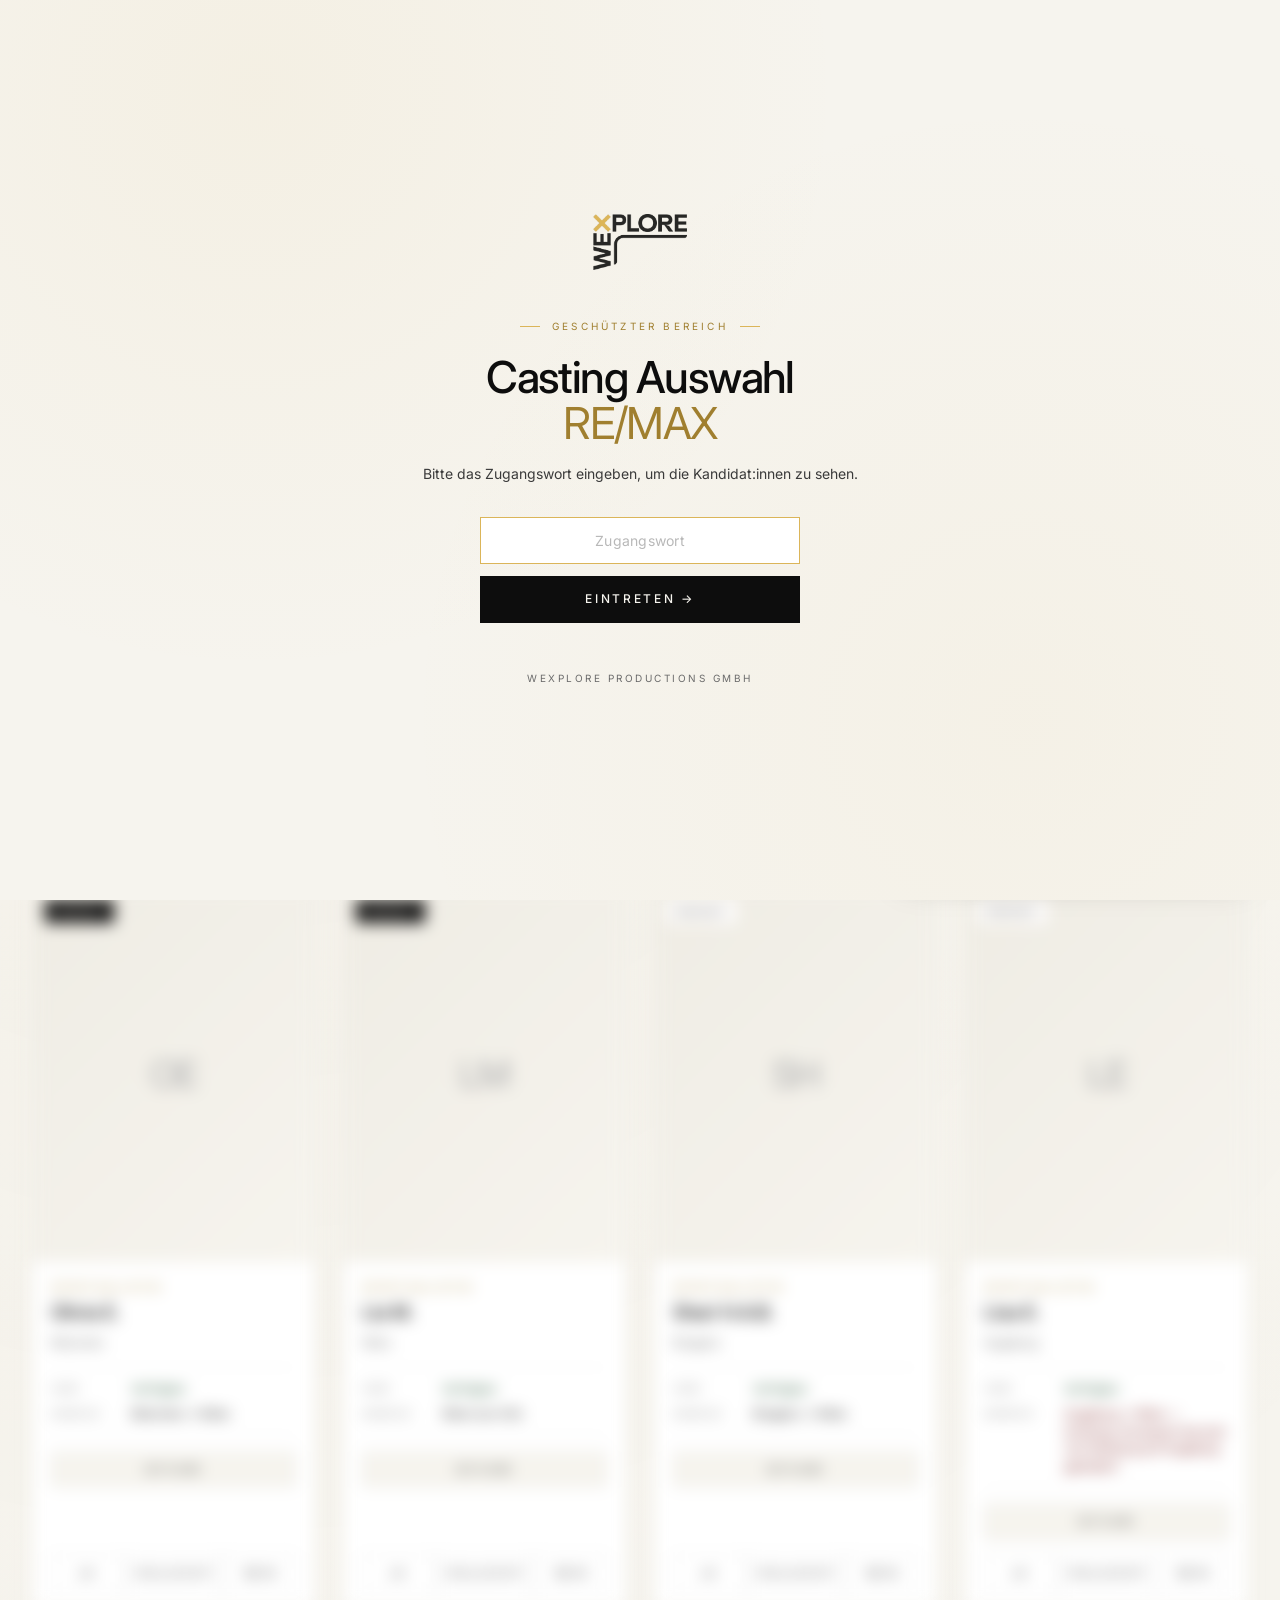
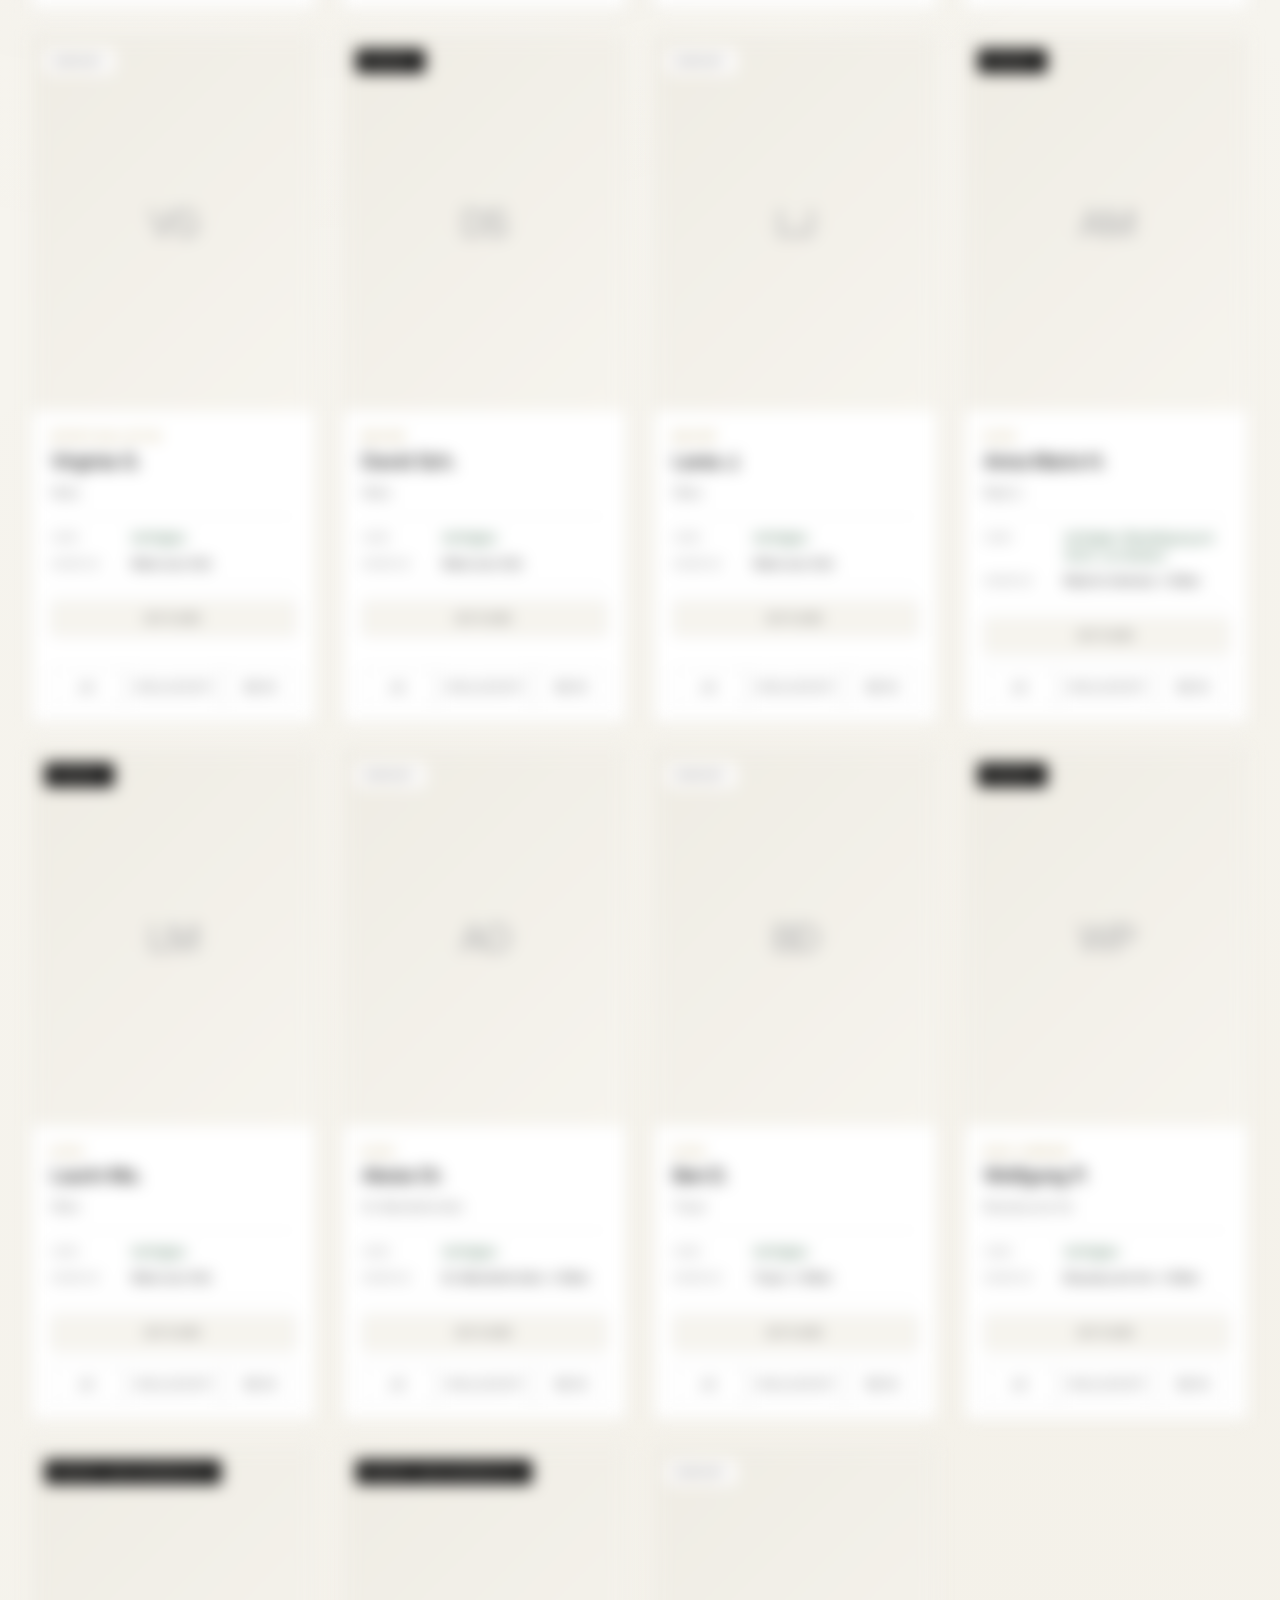
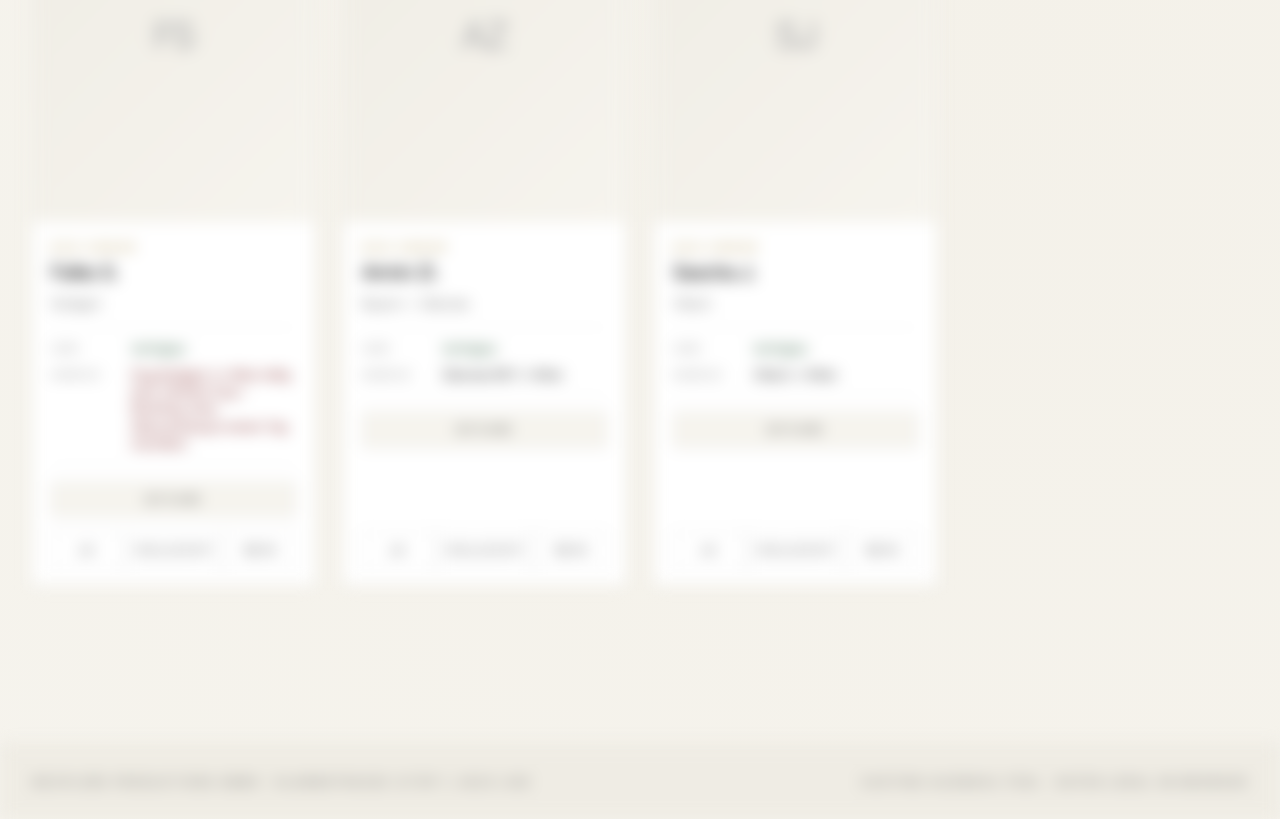
==== commit 8bba225d: "Add files via upload" ====
--- a/index.html
+++ b/index.html
@@ -121,7 +121,7 @@
 <!-- ============ FLOATING ACTION ============ -->
 <div class="floating-actions">
   <button id="copyResults" class="floating-btn">
-    <span class="floating-btn-label">Ergebnisse kopieren</span>
+    <span class="floating-btn-label">Auswahl an Wexplore senden</span>
     <span class="floating-btn-icon">→</span>
   </button>
 </div>
@@ -159,11 +159,28 @@
     const $input = document.getElementById('gateInput');
     const $error = document.getElementById('gateError');
 
+    function unlockGate() {
+      $gate.classList.add('gate-hidden');
+      $gate.setAttribute('aria-hidden', 'true');
+      document.body.classList.remove('gate-locked');
+      document.body.classList.add('gate-passed');
+      // Nach der Animation komplett aus dem DOM-Flow nehmen
+      setTimeout(function() {
+        if ($gate && $gate.parentNode) {
+          $gate.parentNode.removeChild($gate);
+        }
+      }, 300);
+    }
+
     // already unlocked in this session? hide gate immediately
     if (sessionStorage.getItem(STORAGE_KEY) === '1') {
-      $gate.hidden = true;
+      $gate.classList.add('gate-hidden');
       $gate.setAttribute('aria-hidden', 'true');
       document.body.classList.add('gate-passed');
+      // Sofort aus DOM nehmen, keine Animation
+      if ($gate && $gate.parentNode) {
+        $gate.parentNode.removeChild($gate);
+      }
       return;
     }
 
@@ -174,13 +191,7 @@
       const value = ($input.value || '').trim().toLowerCase();
       if (value === PASSWORD) {
         sessionStorage.setItem(STORAGE_KEY, '1');
-        $gate.classList.add('gate-fading');
-        setTimeout(function() {
-          $gate.hidden = true;
-          $gate.setAttribute('aria-hidden', 'true');
-          document.body.classList.remove('gate-locked');
-          document.body.classList.add('gate-passed');
-        }, 250);
+        unlockGate();
       } else {
         $error.hidden = false;
         $input.value = '';
--- a/styles.css
+++ b/styles.css
@@ -506,6 +506,26 @@
   background: var(--gold-deep);
   transform: translateY(-2px);
   box-shadow: 0 16px 40px -8px rgba(184,152,90,0.5);
+}
+.floating-btn:disabled {
+  cursor: default;
+  transform: none;
+  box-shadow: 0 12px 32px -8px rgba(13,13,13,0.4);
+}
+.floating-btn.is-sending {
+  background: var(--graphite);
+  opacity: 0.85;
+}
+.floating-btn.is-sending:hover {
+  transform: none;
+  background: var(--graphite);
+}
+.floating-btn.is-sent {
+  background: var(--yes);
+}
+.floating-btn.is-sent:hover {
+  background: var(--yes);
+  transform: none;
 }
 .floating-btn-icon {
   font-family: var(--sans);
@@ -802,8 +822,10 @@
   opacity: 1;
   transition: opacity 0.25s var(--ease);
 }
-.gate.gate-fading {
+.gate.gate-hidden {
   opacity: 0;
+  pointer-events: none;
+  visibility: hidden;
 }
 .gate-inner {
   max-width: 460px;
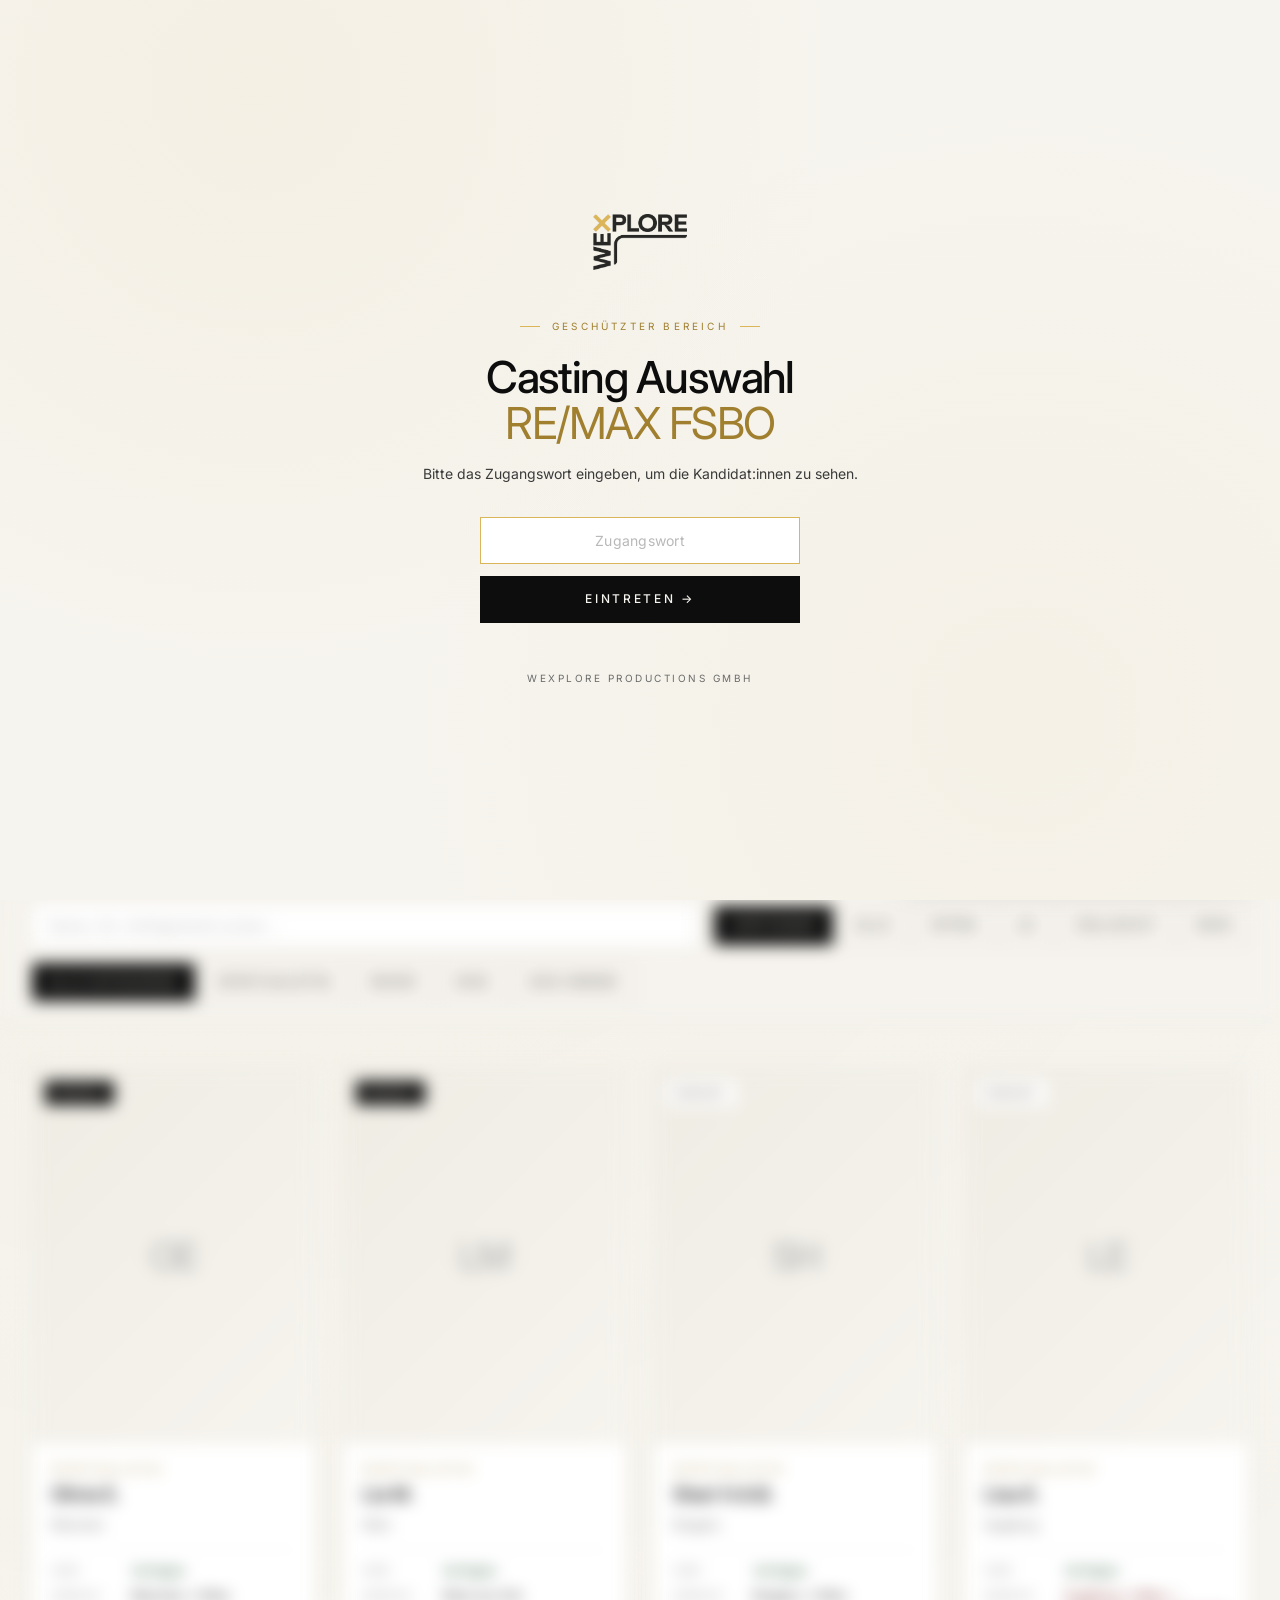
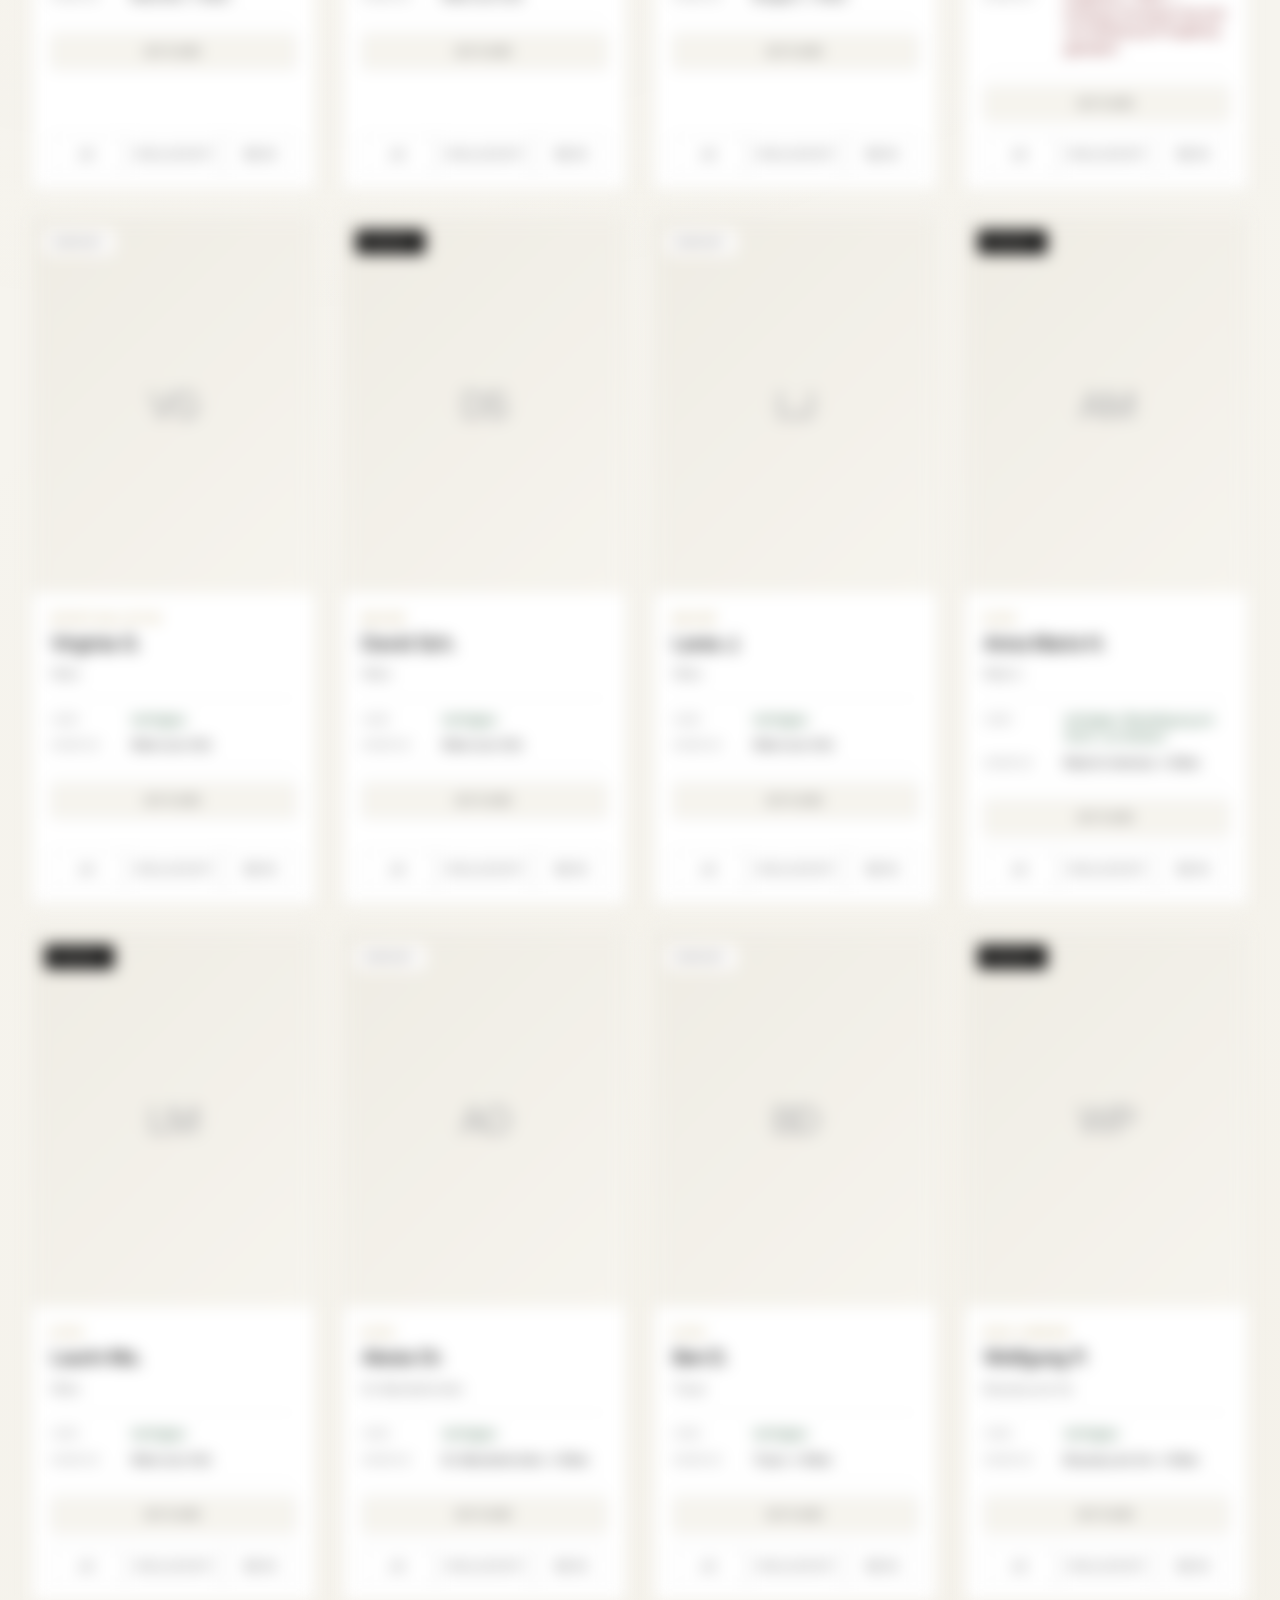
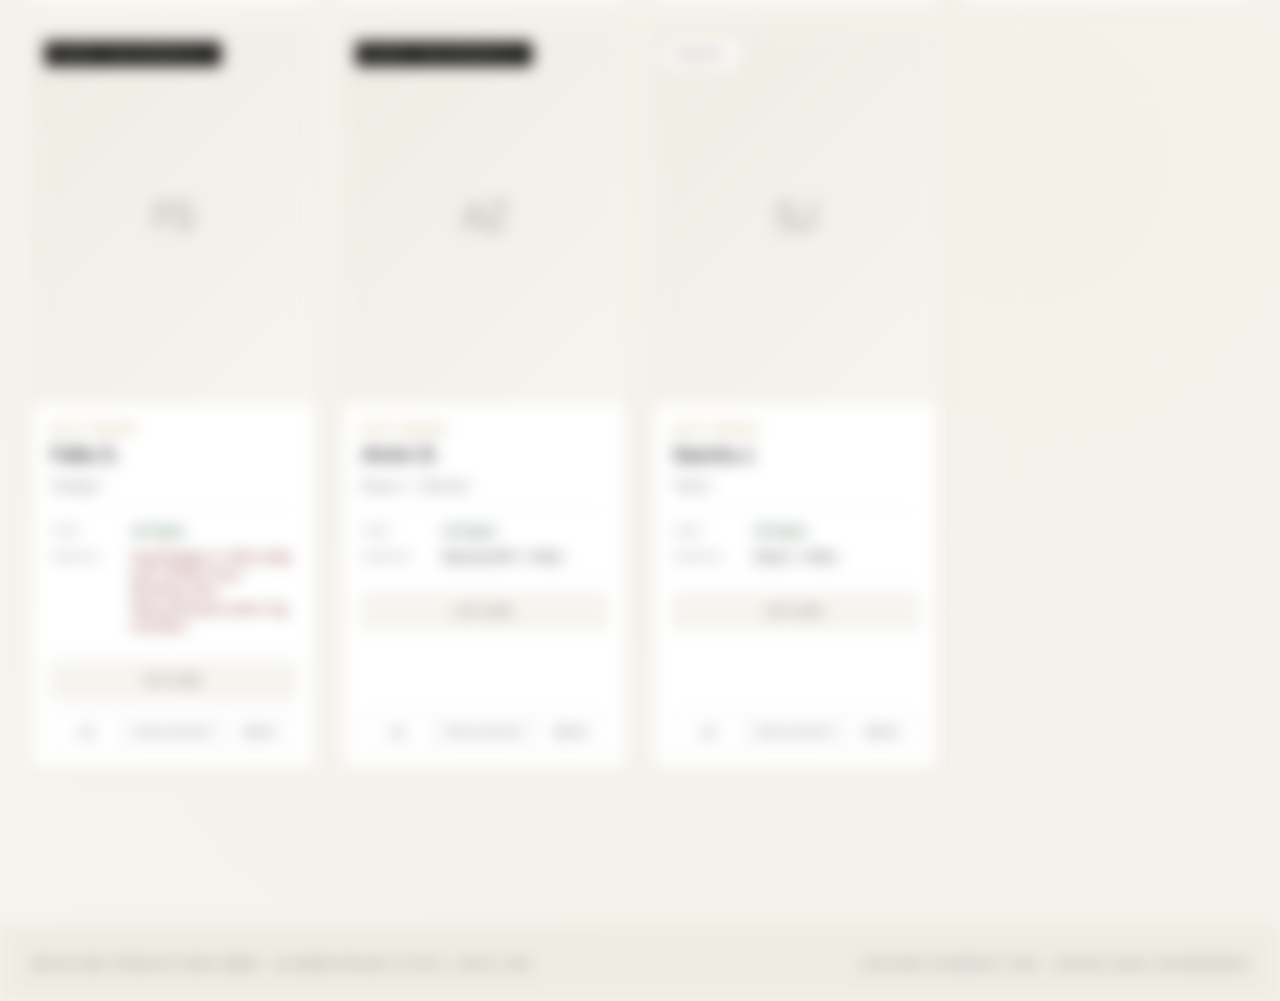
==== commit 54e88928: "Add files via upload" ====
--- a/index.html
+++ b/index.html
@@ -5,8 +5,8 @@
 <meta name="viewport" content="width=device-width, initial-scale=1.0, viewport-fit=cover" />
 <meta name="robots" content="noindex, nofollow, noarchive, nosnippet" />
 <meta name="googlebot" content="noindex, nofollow" />
-<title>Casting Auswahl — RE/MAX × Wexplore</title>
-<meta name="description" content="Casting-Auswahl für das RE/MAX Projekt. Vorschläge der Agentur people2people, kuratiert von Wexplore Productions." />
+<title>Casting Auswahl — RE/MAX FSBO × Wexplore</title>
+<meta name="description" content="Casting-Auswahl für das Drehprojekt RE/MAX FSBO. Vorschläge von Wexplore Productions." />
 <link rel="preconnect" href="https://fonts.googleapis.com">
 <link rel="preconnect" href="https://fonts.gstatic.com" crossorigin>
 <link href="https://fonts.googleapis.com/css2?family=Inter:wght@300;400;500;600;700&display=swap" rel="stylesheet">
@@ -19,7 +19,7 @@
   <div class="gate-inner">
     <img src="wexplore-logo.png" alt="Wexplore" class="gate-logo" />
     <p class="gate-kicker">Geschützter Bereich</p>
-    <h1 class="gate-title">Casting Auswahl<br/><span class="gate-title-accent">RE/MAX</span></h1>
+    <h1 class="gate-title">Casting Auswahl<br/><span class="gate-title-accent">RE/MAX FSBO</span></h1>
     <p class="gate-lede">Bitte das Zugangswort eingeben, um die Kandidat:innen zu sehen.</p>
     <form class="gate-form" id="gateForm" autocomplete="off">
       <input
@@ -57,7 +57,7 @@
     </div>
     <nav class="header-meta">
       <span class="meta-label">Projekt</span>
-      <span class="meta-value">RE/MAX Casting</span>
+      <span class="meta-value">RE/MAX FSBO</span>
     </nav>
   </div>
 </header>
@@ -65,17 +65,23 @@
 <!-- ============ HERO ============ -->
 <section class="hero">
   <div class="hero-inner">
-    <p class="kicker">Casting Auswahl · Drehprojekt RE/MAX</p>
+    <p class="kicker">Casting Auswahl · RE/MAX FSBO</p>
     <h1 class="hero-title">
       <span class="line">Kandidat:innen</span>
       <span class="line accent">für eure Auswahl.</span>
     </h1>
     <p class="hero-lede">
-      Vorschläge von <strong>people2people</strong>, kuratiert von Wexplore Productions.
-      Bitte pro Person <strong>Ja</strong>, <strong>Vielleicht</strong> oder <strong>Nein</strong> wählen.
-      Die Auswahl bleibt im Browser gespeichert.
-      Am Ende der Seite könnt ihr das Ergebnis kopieren und uns zurückschicken.
+      Casting-Vorschläge von <strong>Wexplore Productions</strong> für das Drehprojekt RE/MAX FSBO.
+      Bitte schaut die Models durch und gebt uns eure Einschätzung — wir kümmern uns danach um die Bookings.
     </p>
+    <div class="how-it-works">
+      <p class="how-title">So funktioniert's</p>
+      <p class="how-text">
+        Markiert jede Person mit <strong>Ja</strong>, <strong>Vielleicht</strong> oder <strong>Nein</strong> — eure Auswahl wird automatisch im Browser gespeichert.
+        Über das Bild kommt ihr in die Detailansicht inkl. Setcard.
+        Wenn ihr fertig seid, klickt unten rechts auf <strong>"Auswahl an Wexplore senden"</strong> — wir bekommen eure Markierungen samt Kommentar direkt per Mail.
+      </p>
+    </div>
     <p class="hero-note">
       Standardmäßig werden nur <strong>bestätigt verfügbare</strong> Models angezeigt.
       Über die Filter unten könnt ihr auf <strong>Alle</strong> wechseln, um auch noch offene Anfragen zu sehen.
@@ -132,6 +138,47 @@
   <div class="modal-panel" role="dialog" aria-modal="true" aria-labelledby="modalName">
     <button class="modal-close" data-close aria-label="Schließen">×</button>
     <div class="modal-inner" id="modalInner"></div>
+  </div>
+</div>
+
+<!-- ============ SEND MODAL ============ -->
+<div class="modal send-modal" id="sendModal" aria-hidden="true">
+  <div class="modal-backdrop" data-close-send></div>
+  <div class="modal-panel send-modal-panel" role="dialog" aria-modal="true" aria-labelledby="sendModalTitle">
+    <button class="modal-close" data-close-send aria-label="Schließen">×</button>
+    <div class="send-modal-body">
+      <p class="modal-cat">Auswahl senden</p>
+      <h2 class="modal-name" id="sendModalTitle">Bereit für Wexplore?</h2>
+      <p class="send-modal-lede" id="sendSummary">Eure Auswahl wird per Mail an die Filmproduktion gesendet.</p>
+
+      <form class="send-form" id="sendForm" autocomplete="off">
+        <label class="send-label" for="sendName">Dein Name <span class="send-required">*</span></label>
+        <input
+          type="text"
+          id="sendName"
+          class="send-input"
+          placeholder="z.B. Felix"
+          required
+          autocomplete="name"
+        />
+
+        <label class="send-label" for="sendComment">Kommentar <span class="send-optional">(optional)</span></label>
+        <textarea
+          id="sendComment"
+          class="send-input send-textarea"
+          placeholder="z.B. Olivia wäre unsere klare Erstwahl, falls verfügbar."
+          rows="4"
+        ></textarea>
+
+        <div class="send-actions">
+          <button type="button" class="send-btn-secondary" data-close-send>Abbrechen</button>
+          <button type="submit" class="send-btn-primary" id="sendSubmit">
+            <span class="send-btn-label">Absenden</span>
+            <span class="send-btn-icon">→</span>
+          </button>
+        </div>
+      </form>
+    </div>
   </div>
 </div>
 
--- a/styles.css
+++ b/styles.css
@@ -182,6 +182,29 @@
   max-width: 620px;
 }
 .hero-note strong { color: var(--ink); font-weight: 500; }
+
+.how-it-works {
+  max-width: 620px;
+  margin: 0 0 28px;
+  padding: 18px 0 20px;
+  border-top: 1px solid rgba(13,13,13,0.1);
+  border-bottom: 1px solid rgba(13,13,13,0.1);
+}
+.how-title {
+  font-size: 10px;
+  text-transform: uppercase;
+  letter-spacing: 0.28em;
+  color: var(--gold-deep);
+  margin: 0 0 10px;
+  font-weight: 500;
+}
+.how-text {
+  font-size: 13px;
+  line-height: 1.7;
+  color: var(--graphite);
+  margin: 0;
+}
+.how-text strong { color: var(--ink); font-weight: 500; }
 
 .hero-counts {
   display: flex; flex-wrap: wrap; gap: 12px;
@@ -791,8 +814,126 @@
 }
 
 /* ================================================================
-   PASSWORD GATE
-   ================================================================ */
+   SEND MODAL
+   ================================================================ */
+.send-modal-panel {
+  width: min(520px, 92vw);
+}
+.send-modal-body {
+  padding: 36px 36px 32px;
+}
+.send-modal-lede {
+  font-size: 14px;
+  line-height: 1.6;
+  color: var(--graphite);
+  margin: 0 0 28px;
+}
+.send-form {
+  display: flex;
+  flex-direction: column;
+}
+.send-label {
+  font-size: 10px;
+  text-transform: uppercase;
+  letter-spacing: 0.25em;
+  color: var(--smoke);
+  margin: 0 0 8px;
+}
+.send-required {
+  color: var(--gold-deep);
+  font-weight: 500;
+}
+.send-optional {
+  color: var(--whisper);
+  font-weight: 400;
+}
+.send-input {
+  padding: 12px 14px;
+  background: var(--paper);
+  border: 1px solid rgba(13,13,13,0.12);
+  font-family: var(--sans);
+  font-size: 14px;
+  color: var(--ink);
+  outline: none;
+  margin: 0 0 22px;
+  transition: border-color 0.2s var(--ease);
+  width: 100%;
+}
+.send-input:focus {
+  border-color: var(--gold);
+  background: var(--white);
+}
+.send-input::placeholder {
+  color: var(--whisper);
+}
+.send-textarea {
+  resize: vertical;
+  min-height: 90px;
+  line-height: 1.5;
+  font-family: var(--sans);
+}
+.send-actions {
+  display: flex;
+  gap: 10px;
+  justify-content: flex-end;
+  margin-top: 8px;
+  padding-top: 22px;
+  border-top: 1px solid rgba(13,13,13,0.08);
+}
+.send-btn-secondary {
+  padding: 12px 20px;
+  background: transparent;
+  border: 1px solid rgba(13,13,13,0.15);
+  color: var(--graphite);
+  font-size: 11px;
+  text-transform: uppercase;
+  letter-spacing: 0.18em;
+  font-weight: 500;
+  cursor: pointer;
+  transition: all 0.2s var(--ease);
+}
+.send-btn-secondary:hover {
+  background: var(--paper);
+  border-color: var(--ink);
+  color: var(--ink);
+}
+.send-btn-primary {
+  display: inline-flex;
+  align-items: center;
+  gap: 10px;
+  padding: 12px 22px;
+  background: var(--ink);
+  color: var(--paper);
+  border: none;
+  font-size: 11px;
+  text-transform: uppercase;
+  letter-spacing: 0.18em;
+  font-weight: 500;
+  cursor: pointer;
+  transition: all 0.2s var(--ease);
+}
+.send-btn-primary:hover {
+  background: var(--gold-deep);
+}
+.send-btn-primary:disabled {
+  cursor: default;
+}
+.send-btn-primary.is-sending {
+  background: var(--graphite);
+}
+.send-btn-primary.is-sent {
+  background: var(--yes);
+}
+.send-btn-primary.is-sending:hover,
+.send-btn-primary.is-sent:hover {
+  background: inherit;
+}
+
+@media (max-width: 560px) {
+  .send-modal-body { padding: 28px 22px 24px; }
+  .send-actions { flex-direction: column-reverse; }
+  .send-btn-secondary, .send-btn-primary { width: 100%; justify-content: center; }
+}
 body.gate-locked {
   overflow: hidden;
 }
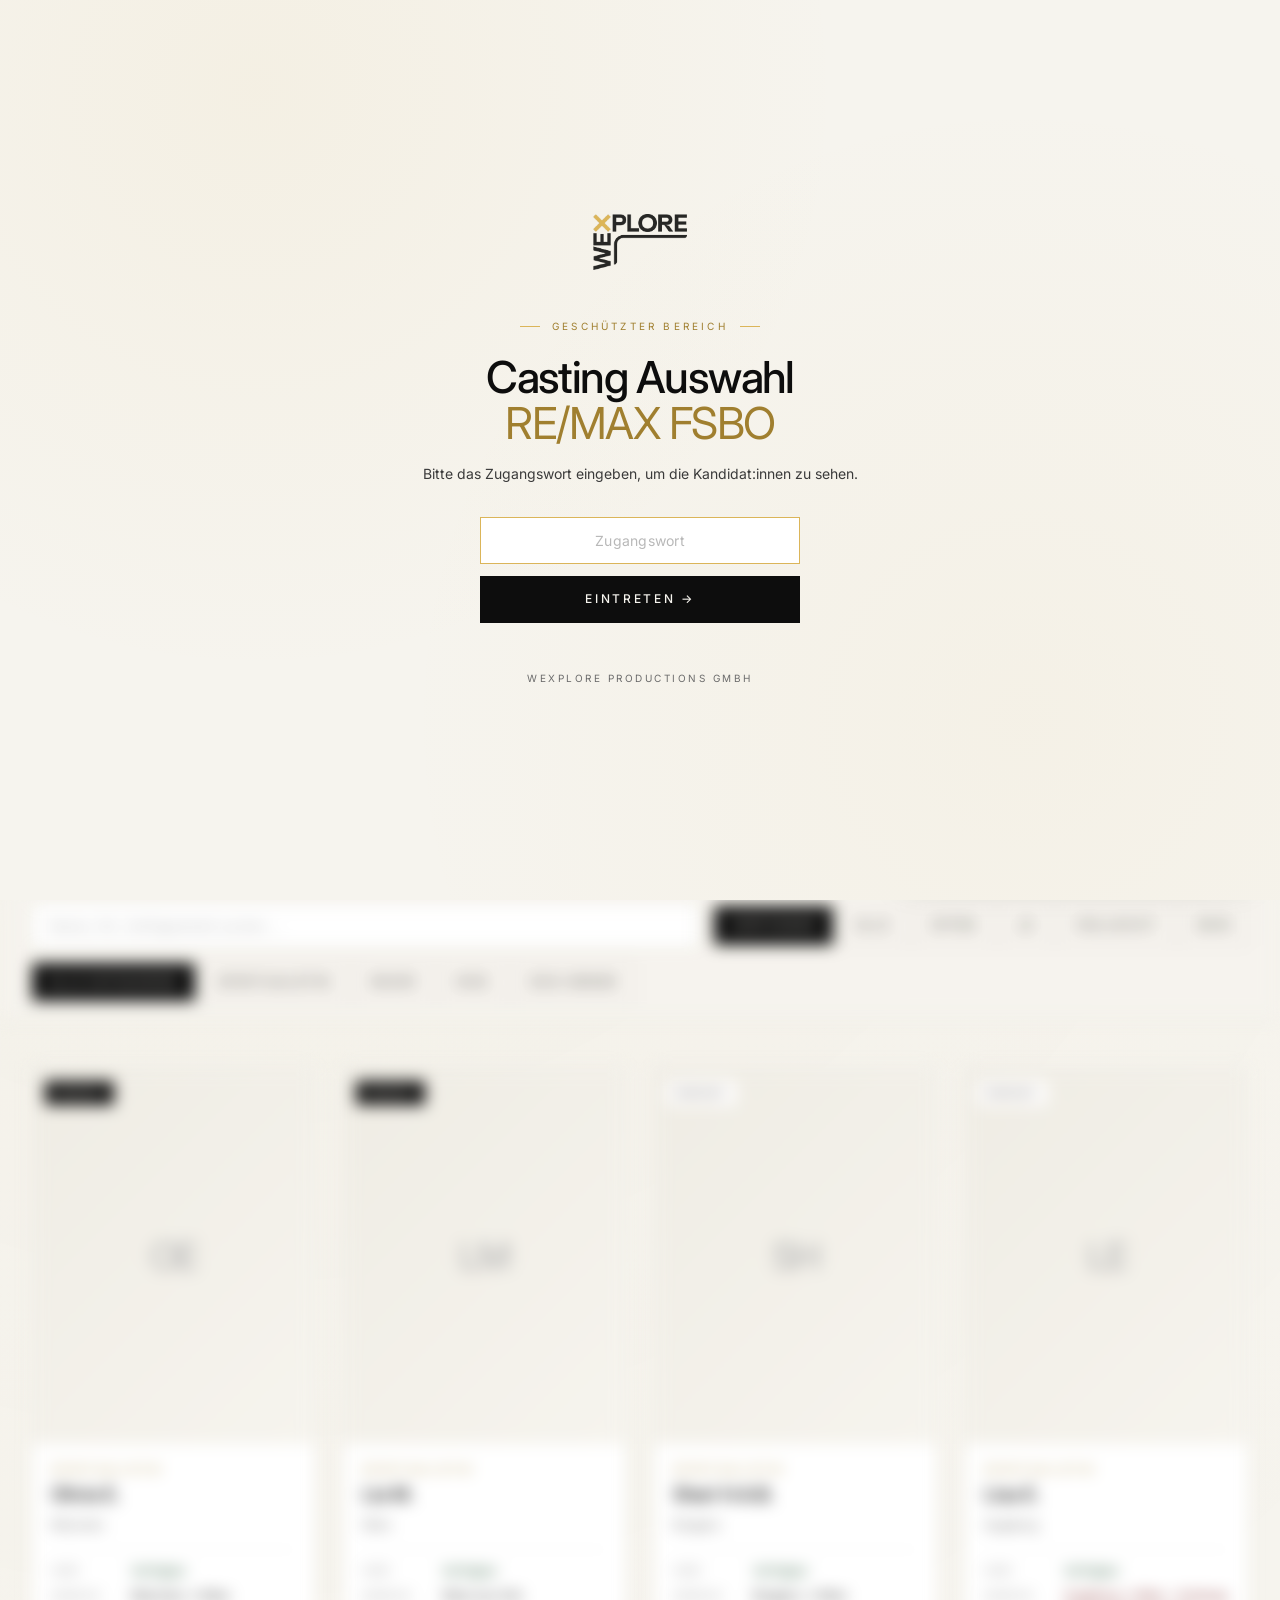
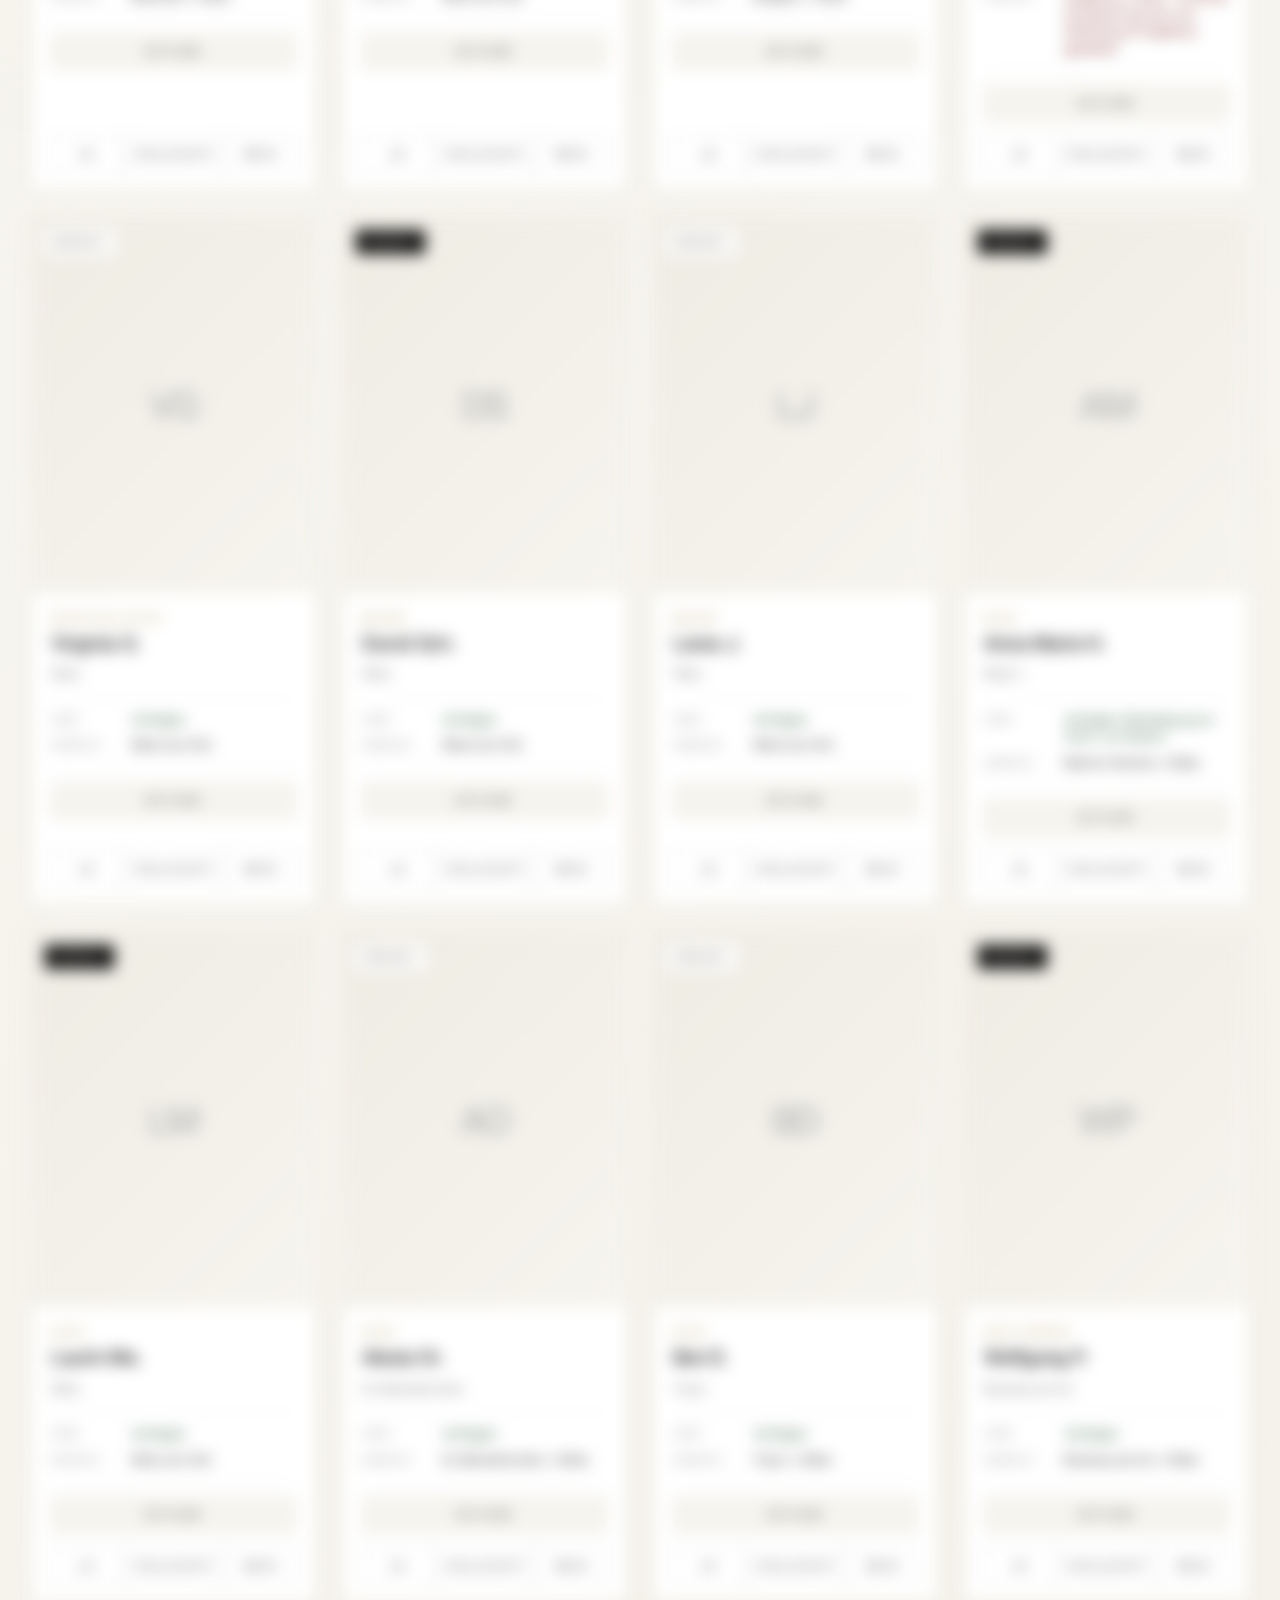
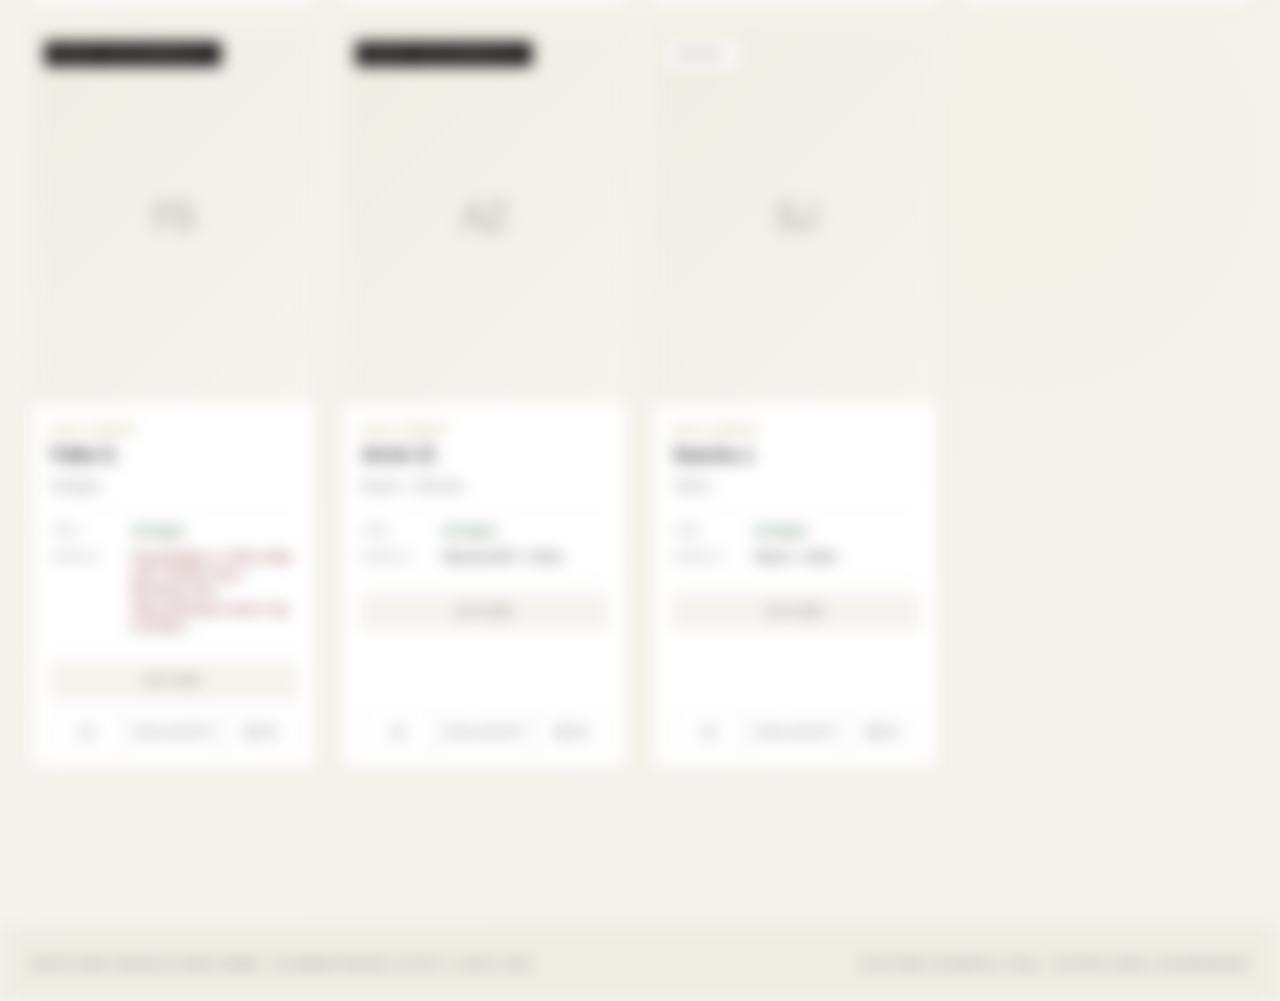
==== commit 27f6ee06: "Add files via upload" ====
--- a/index.html
+++ b/index.html
@@ -5,7 +5,7 @@
 <meta name="viewport" content="width=device-width, initial-scale=1.0, viewport-fit=cover" />
 <meta name="robots" content="noindex, nofollow, noarchive, nosnippet" />
 <meta name="googlebot" content="noindex, nofollow" />
-<title>Casting Auswahl — RE/MAX FSBO × Wexplore</title>
+<title>Casting Auswahl - RE/MAX FSBO × Wexplore</title>
 <meta name="description" content="Casting-Auswahl für das Drehprojekt RE/MAX FSBO. Vorschläge von Wexplore Productions." />
 <link rel="preconnect" href="https://fonts.googleapis.com">
 <link rel="preconnect" href="https://fonts.gstatic.com" crossorigin>
@@ -72,14 +72,14 @@
     </h1>
     <p class="hero-lede">
       Casting-Vorschläge von <strong>Wexplore Productions</strong> für das Drehprojekt RE/MAX FSBO.
-      Bitte schaut die Models durch und gebt uns eure Einschätzung — wir kümmern uns danach um die Bookings.
+      Bitte schaut die Models durch und gebt uns eure Einschätzung - wir kümmern uns danach um die Bookings.
     </p>
     <div class="how-it-works">
       <p class="how-title">So funktioniert's</p>
       <p class="how-text">
-        Markiert jede Person mit <strong>Ja</strong>, <strong>Vielleicht</strong> oder <strong>Nein</strong> — eure Auswahl wird automatisch im Browser gespeichert.
+        Markiert jede Person mit <strong>Ja</strong>, <strong>Vielleicht</strong> oder <strong>Nein</strong> - eure Auswahl wird automatisch im Browser gespeichert.
         Über das Bild kommt ihr in die Detailansicht inkl. Setcard.
-        Wenn ihr fertig seid, klickt unten rechts auf <strong>"Auswahl an Wexplore senden"</strong> — wir bekommen eure Markierungen samt Kommentar direkt per Mail.
+        Wenn ihr fertig seid, klickt unten rechts auf <strong>"Auswahl an Wexplore senden"</strong> - wir bekommen eure Markierungen samt Kommentar direkt per Mail.
       </p>
     </div>
     <p class="hero-note">
